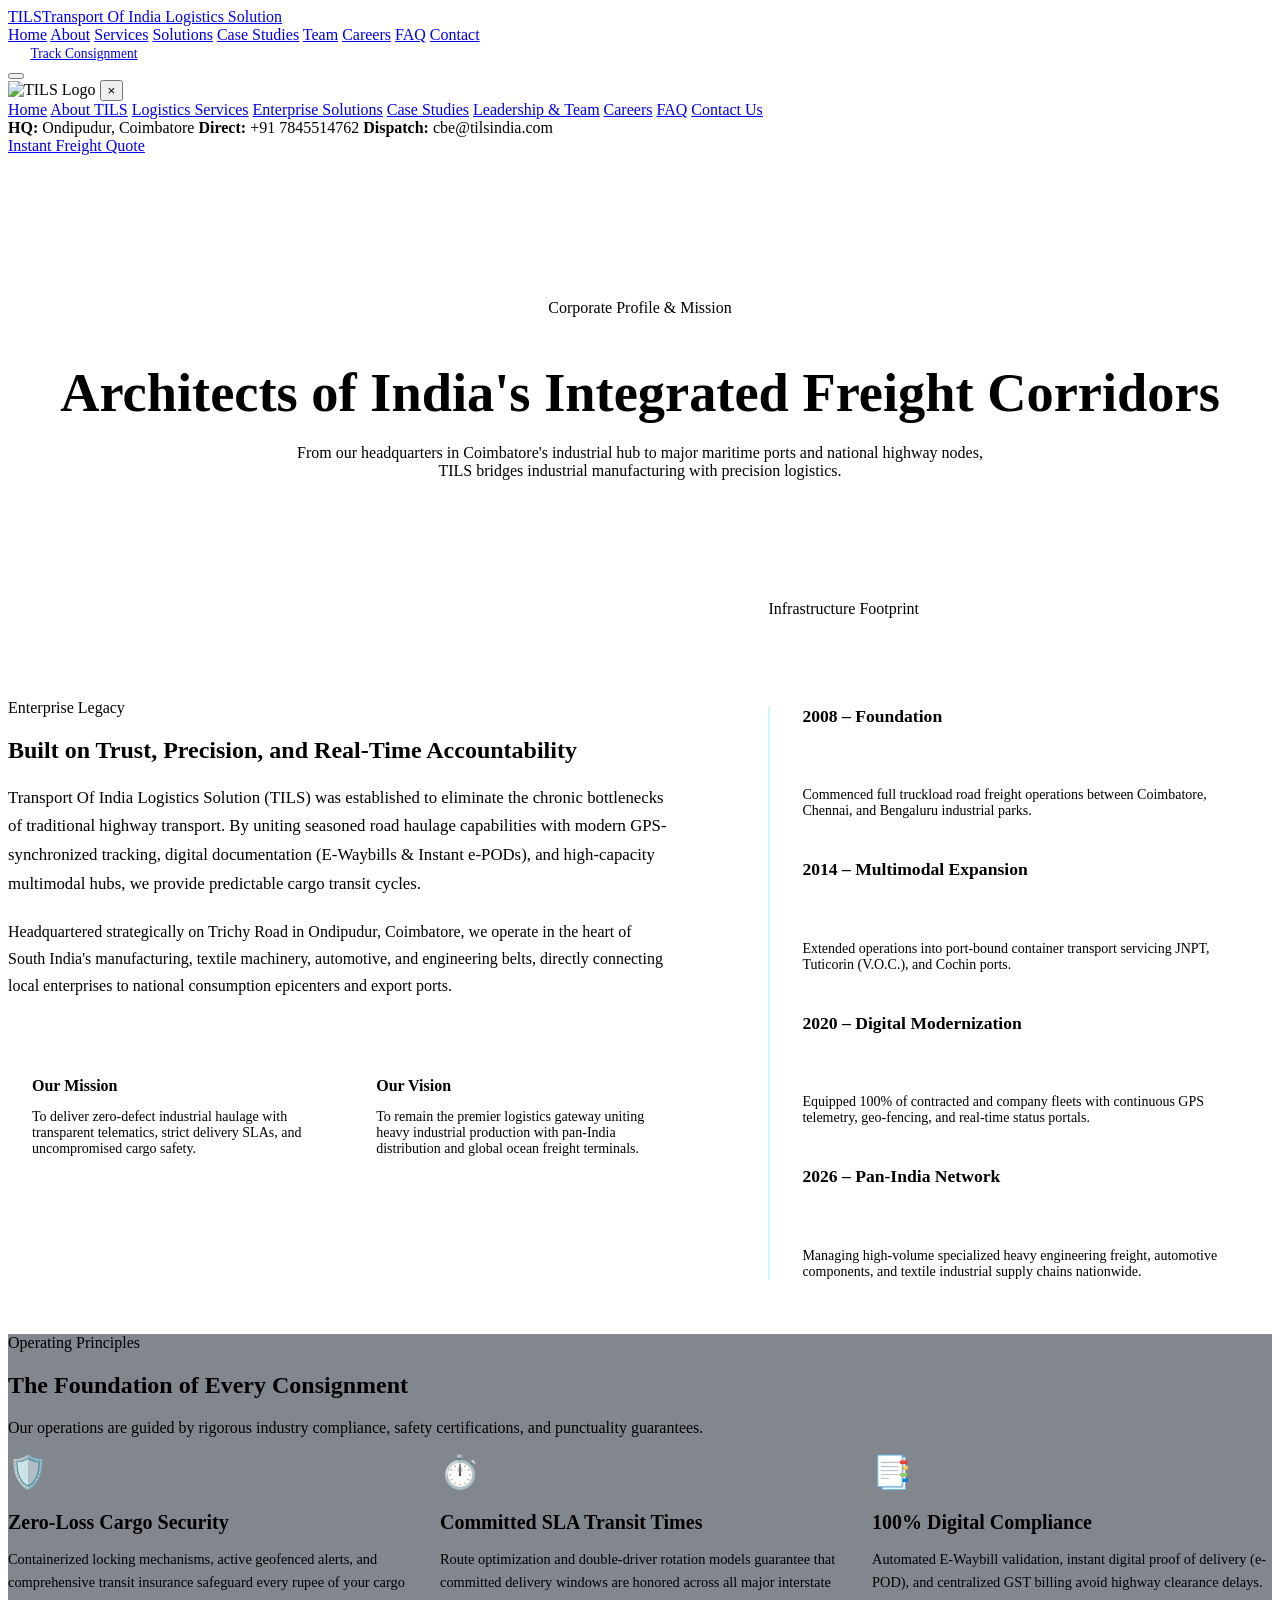
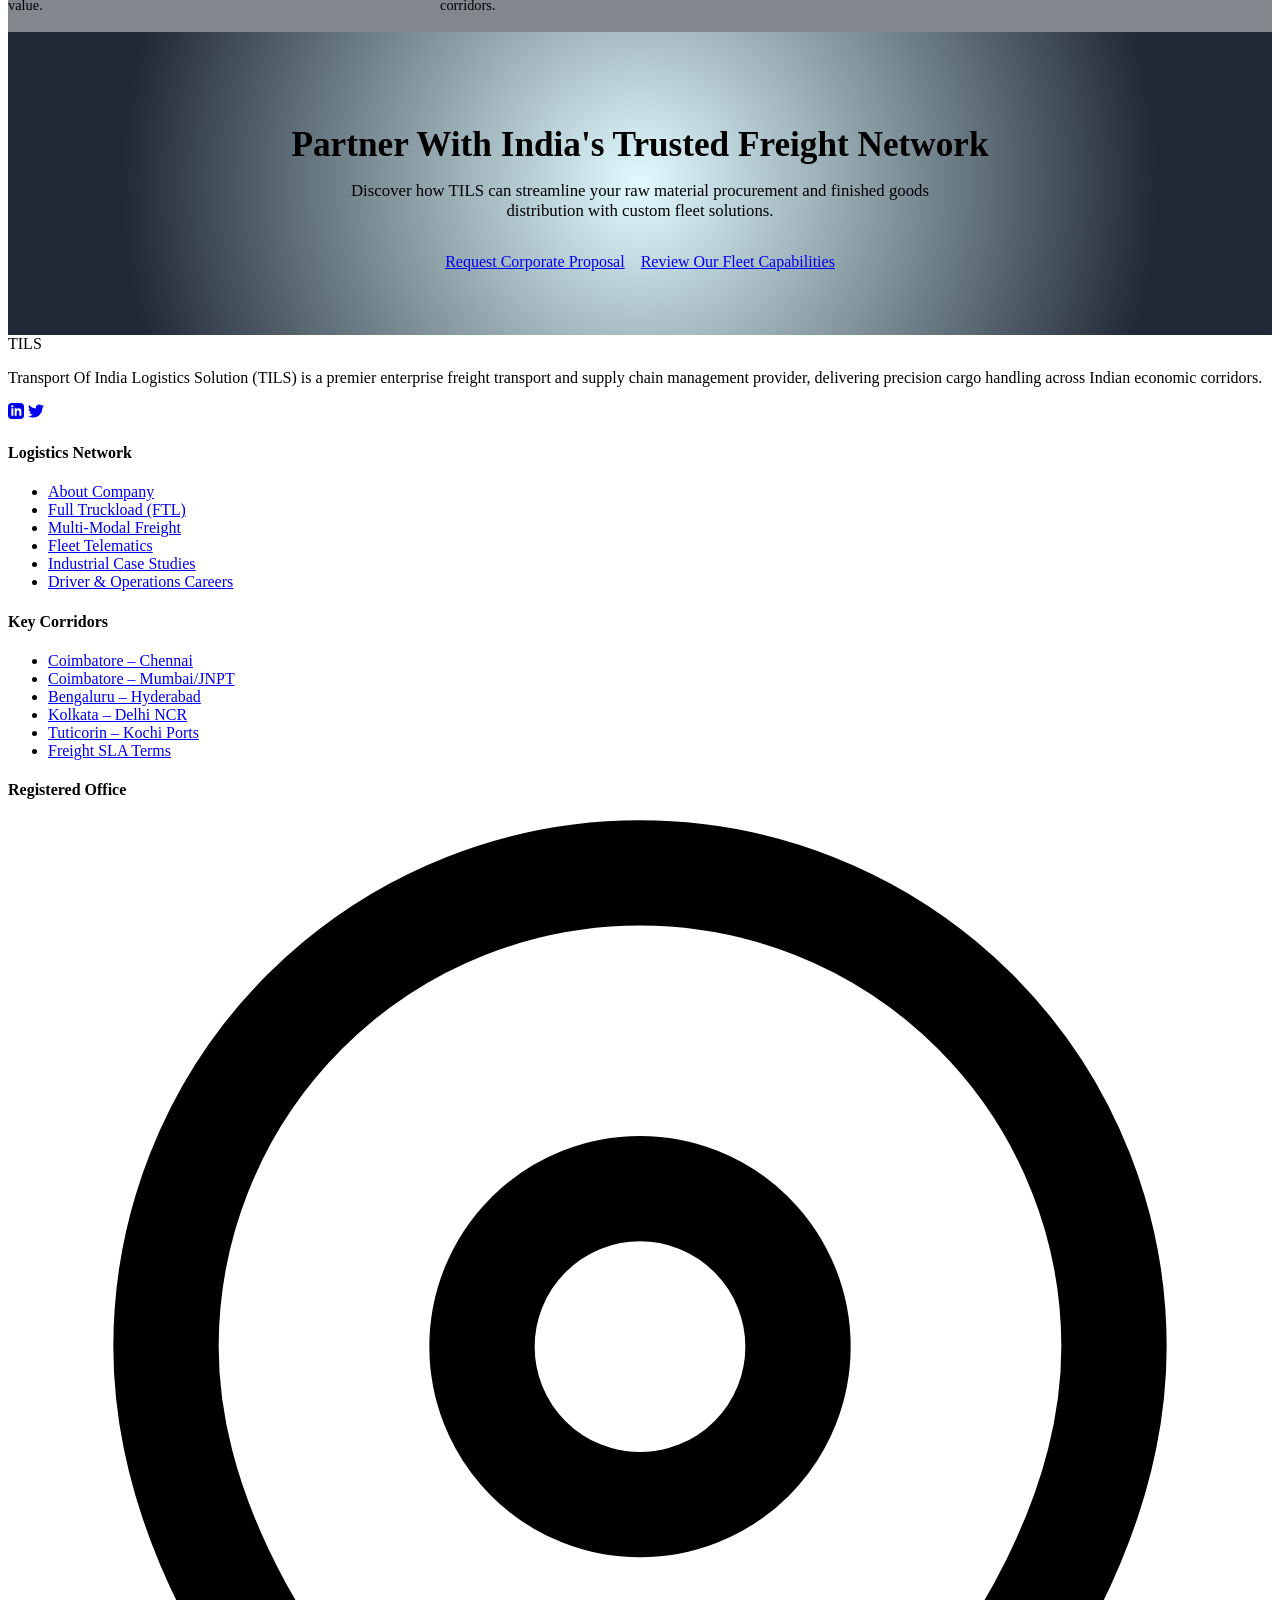
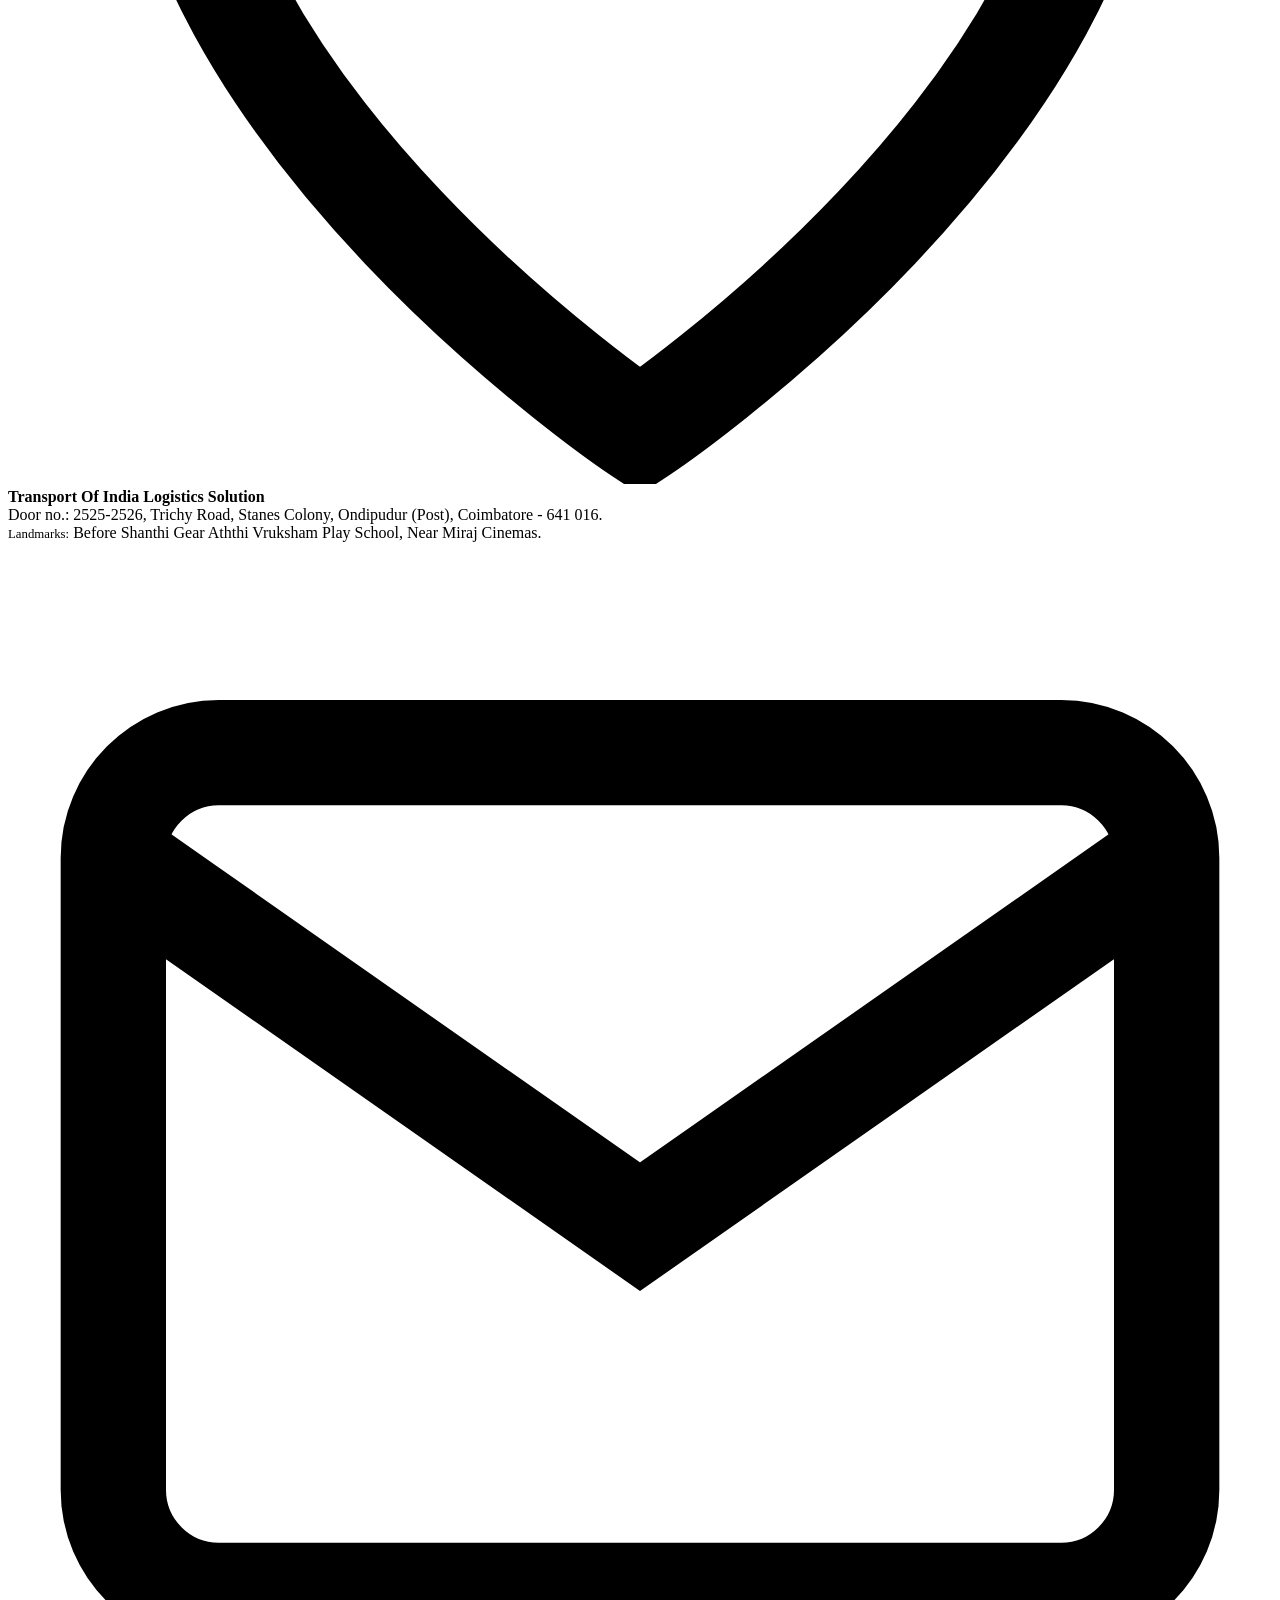
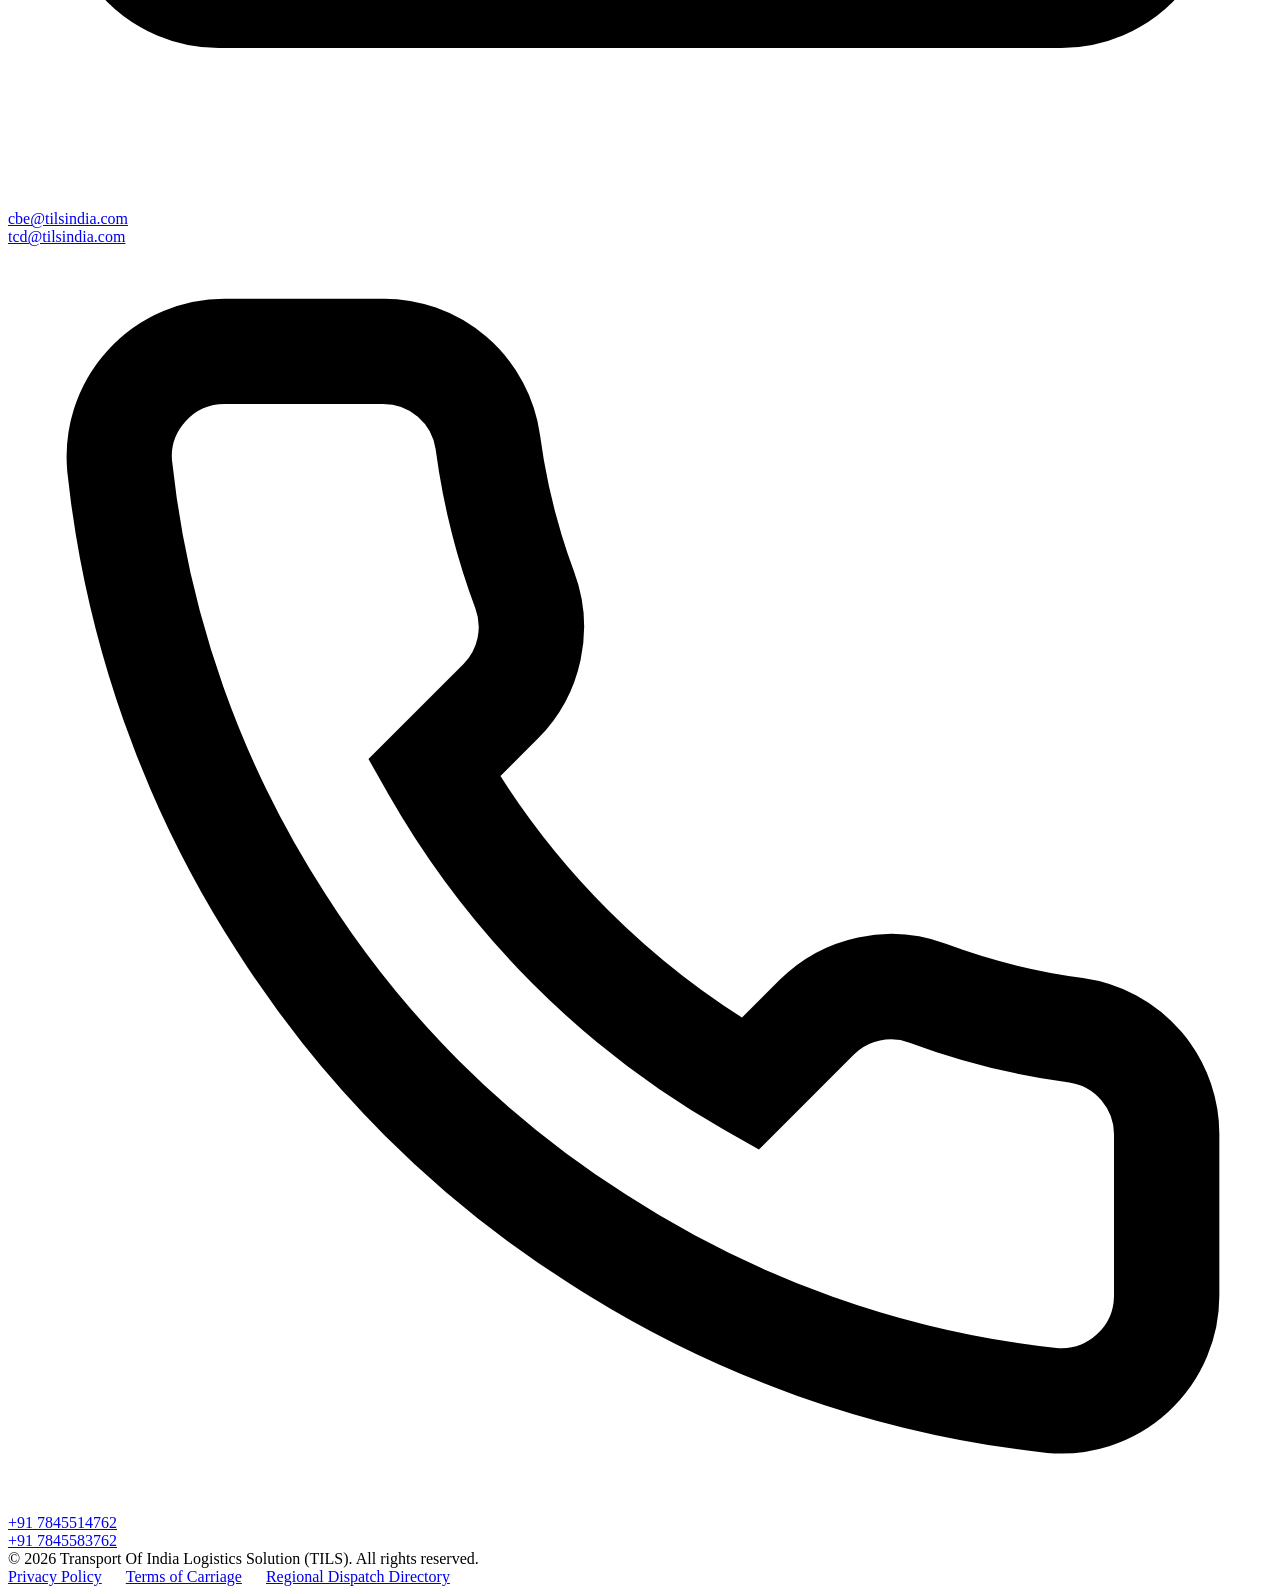
==== about.html @ d4e025c3 "Add files via upload" ====
<!DOCTYPE html>
<html lang="en">
<head>
  <meta charset="UTF-8">
  <meta name="viewport" content="width=device-width, initial-scale=1.0">
  <title>About Us | Transport Of India Logistics Solution (TILS)</title>
  <meta name="description" content="Learn about Transport Of India Logistics Solution (TILS) — our legacy, leadership, nationwide infrastructure, and mission to engineer reliable multi-modal supply chains.">
  
  <!-- Favicon -->
  <link rel="icon" type="image/svg+xml" href="data:image/svg+xml,<svg xmlns='http://www.w3.org/2000/svg' viewBox='0 0 24 24' fill='%2300D9FF'><path d='M20 8h-3V4H3c-1.1 0-2 .9-2 2v11h2c0 1.66 1.34 3 3 3s3-1.34 3-3h6c0 1.66 1.34 3 3 3s3-1.34 3-3h2v-5l-3-4zM6 18.5c-.83 0-1.5-.67-1.5-1.5s.67-1.5 1.5-1.5 1.5.67 1.5 1.5-.67 1.5-1.5 1.5zm13.5-9l1.96 2.5H17V9.5h2.5zm-1.5 9c-.83 0-1.5-.67-1.5-1.5s.67-1.5 1.5-1.5 1.5.67 1.5 1.5-.67 1.5-1.5 1.5z'/></svg>">

  <!-- Core Stylesheets -->
  <link rel="stylesheet" href="css/style.css">
  <link rel="stylesheet" href="css/animations.css">
  <link rel="stylesheet" href="css/responsive.css">

  <style>
    .page-hero {
      padding: 9rem 0 4rem 0;
      text-align: center;
      position: relative;
      overflow: hidden;
    }
    .page-hero-title {
      font-family: var(--font-heading);
      font-size: clamp(2.2rem, 4.5vw, 3.4rem);
      font-weight: 800;
      margin-bottom: 1.25rem;
    }
    .story-grid {
      display: grid;
      grid-template-columns: 1.1fr 0.9fr;
      gap: 3.5rem;
      align-items: center;
    }
    .timeline-container {
      position: relative;
      padding-left: 2rem;
      border-left: 2px solid rgba(0, 217, 255, 0.2);
      margin-top: 2rem;
    }
    .timeline-item {
      position: relative;
      margin-bottom: 2.5rem;
    }
    .timeline-item::before {
      content: '';
      position: absolute;
      left: -2.45rem;
      top: 0.25rem;
      width: 14px;
      height: 14px;
      border-radius: 50%;
      background: var(--accent-cyan);
      box-shadow: 0 0 10px var(--accent-cyan);
    }
    .timeline-year {
      font-family: var(--font-heading);
      font-weight: 700;
      color: var(--accent-orange);
      font-size: 1.1rem;
      margin-bottom: 0.35rem;
    }
    .values-grid {
      display: grid;
      grid-template-columns: repeat(auto-fit, minmax(280px, 1fr));
      gap: 2rem;
    }
    @media (max-width: 900px) {
      .story-grid {
        grid-template-columns: 1fr;
        gap: 2.5rem;
      }
    }
  </style>
</head>
<body class="bg-grid-pattern">

<!-- ================= SITE HEADER ================= -->
<header class="site-header">
  <div class="container nav-container">
    <a href="index.html" class="brand-logo" aria-label="TILS Home">
      <!-- Actual TILS Vector Logo -->
      <img src="assets/logos/logo.svg" alt="TILS - Transport Of India Logistics Solution" class="logo-image" 
           onerror="this.style.display='none'; document.getElementById('text-fallback').style.display='flex';">
      
      <!-- Text Fallback in case SVG path is missing -->
      <div id="text-fallback" class="brand-text-fallback" style="display: none;">
        <div class="logo-badge"><span class="tils-blue">TI</span><span class="tils-orange">LS</span></div>
        <div class="brand-text">
          <span class="brand-title">Transport Of India</span>
          <span class="brand-subtitle">Logistics Solution</span>
        </div>
      </div>
    </a>

    <!-- Desktop Navigation Links (Hidden on Mobile) -->
    <nav class="nav-links" aria-label="Main Navigation">
      <a href="index.html" class="nav-link active">Home</a>
      <a href="about.html" class="nav-link">About</a>
      <a href="services.html" class="nav-link">Services</a>
      <a href="solutions.html" class="nav-link">Solutions</a>
      <a href="projects.html" class="nav-link">Case Studies</a>
      <a href="team.html" class="nav-link">Team</a>
      <a href="careers.html" class="nav-link">Careers</a>
      <a href="faq.html" class="nav-link">FAQ</a>
      <a href="contact.html" class="nav-link">Contact</a>
    </nav>

    <!-- Desktop CTA (Hidden on Mobile) -->
    <div class="nav-cta">
      <a href="contact.html" class="btn btn-primary" style="padding: 0.65rem 1.4rem; font-size: 0.85rem;">
        Track Consignment
      </a>
    </div>

    <!-- Mobile Hamburger Toggle Button (Shown only on Mobile) -->
    <button class="hamburger-btn" aria-label="Toggle navigation drawer" aria-expanded="false">
      <span></span>
      <span></span>
      <span></span>
    </button>
  </div>
</header>

  <!-- ================= MOBILE NAVIGATION DRAWER ================= -->
  <div class="mobile-nav-overlay"></div>
  <aside class="mobile-nav-panel">
    <div class="mobile-nav-header">
      <img src="assets/logos/logo.svg" alt="TILS Logo" style="height: 38px; width: auto;">
      <button class="mobile-close-btn" aria-label="Close navigation">&times;</button>
    </div>
    
    <div class="mobile-nav-links">
      <a href="index.html" class="mobile-nav-link active">Home</a>
      <a href="about.html" class="mobile-nav-link">About TILS</a>
      <a href="services.html" class="mobile-nav-link">Logistics Services</a>
      <a href="solutions.html" class="mobile-nav-link">Enterprise Solutions</a>
      <a href="projects.html" class="mobile-nav-link">Case Studies</a>
      <a href="team.html" class="mobile-nav-link">Leadership & Team</a>
      <a href="careers.html" class="mobile-nav-link">Careers</a>
      <a href="faq.html" class="mobile-nav-link">FAQ</a>
      <a href="contact.html" class="mobile-nav-link">Contact Us</a>
    </div>

    <div class="mobile-nav-footer">
      <div class="mobile-contact-pill">
        <span><strong>HQ:</strong> Ondipudur, Coimbatore</span>
        <span><strong>Direct:</strong> +91 7845514762</span>
        <span><strong>Dispatch:</strong> cbe@tilsindia.com</span>
      </div>
      <a href="contact.html" class="btn btn-yellow" style="width: 100%;">Instant Freight Quote</a>
    </div>
  </aside>

  <!-- ================= PAGE HERO ================= -->
  <section class="page-hero">
    <div class="cyber-orb-bg" style="left: 50%; transform: translate(-50%, -50%);"></div>
    <div class="container reveal-fade">
      <div class="eyebrow eyebrow-orange">Corporate Profile & Mission</div>
      <h1 class="page-hero-title">Architects of India's <span class="text-gradient">Integrated Freight Corridors</span></h1>
      <p class="section-subtitle" style="max-width: 700px; margin: 0 auto;">
        From our headquarters in Coimbatore's industrial hub to major maritime ports and national highway nodes, TILS bridges industrial manufacturing with precision logistics.
      </p>
    </div>
  </section>

  <!-- ================= STORY & VISION SECTION ================= -->
  <section class="section" style="padding-top: 1rem;">
    <div class="container">
      <div class="story-grid">
        <div class="reveal-fade">
          <div class="eyebrow">Enterprise Legacy</div>
          <h2 class="section-title">Built on Trust, Precision, and Real-Time Accountability</h2>
          <p style="color: var(--text-secondary); margin-bottom: 1.25rem; font-size: 1.05rem; line-height: 1.7;">
            Transport Of India Logistics Solution (TILS) was established to eliminate the chronic bottlenecks of traditional highway transport. By uniting seasoned road haulage capabilities with modern GPS-synchronized tracking, digital documentation (E-Waybills & Instant e-PODs), and high-capacity multimodal hubs, we provide predictable cargo transit cycles.
          </p>
          <p style="color: var(--text-secondary); margin-bottom: 1.5rem; line-height: 1.7;">
            Headquartered strategically on Trichy Road in Ondipudur, Coimbatore, we operate in the heart of South India's manufacturing, textile machinery, automotive, and engineering belts, directly connecting local enterprises to national consumption epicenters and export ports.
          </p>

          <div style="display: grid; grid-template-columns: 1fr 1fr; gap: 1.5rem; margin-top: 2rem;">
            <div class="glass-card" style="padding: 1.5rem;">
              <h4 style="color: var(--accent-cyan); font-family: var(--font-heading); margin-bottom: 0.5rem;">Our Mission</h4>
              <p style="color: var(--text-secondary); font-size: 0.875rem;">To deliver zero-defect industrial haulage with transparent telematics, strict delivery SLAs, and uncompromised cargo safety.</p>
            </div>
            <div class="glass-card" style="padding: 1.5rem;">
              <h4 style="color: var(--accent-orange); font-family: var(--font-heading); margin-bottom: 0.5rem;">Our Vision</h4>
              <p style="color: var(--text-secondary); font-size: 0.875rem;">To remain the premier logistics gateway uniting heavy industrial production with pan-India distribution and global ocean freight terminals.</p>
            </div>
          </div>
        </div>

        <!-- Visual / Fleet Hub Architecture -->
        <div class="reveal-fade delay-1">
          <div class="glass-card" style="padding: 2.5rem; position: relative;">
            <div class="eyebrow eyebrow-orange" style="margin-bottom: 1rem;">Infrastructure Footprint</div>
            <h3 style="font-family: var(--font-heading); font-size: 1.6rem; margin-bottom: 1.5rem; color: #fff;">Strategic Distribution Nodes</h3>
            
            <div class="timeline-container">
              <div class="timeline-item">
                <div class="timeline-year">2008 &ndash; Foundation</div>
                <h4 style="color: #fff; font-size: 1rem;">Regional South Corridor Inception</h4>
                <p style="color: var(--text-secondary); font-size: 0.875rem;">Commenced full truckload road freight operations between Coimbatore, Chennai, and Bengaluru industrial parks.</p>
              </div>

              <div class="timeline-item">
                <div class="timeline-year">2014 &ndash; Multimodal Expansion</div>
                <h4 style="color: #fff; font-size: 1rem;">Containerized Freight Integration</h4>
                <p style="color: var(--text-secondary); font-size: 0.875rem;">Extended operations into port-bound container transport servicing JNPT, Tuticorin (V.O.C.), and Cochin ports.</p>
              </div>

              <div class="timeline-item">
                <div class="timeline-year">2020 &ndash; Digital Modernization</div>
                <h4 style="color: #fff; font-size: 1rem;">IoT & GPS Telematics Fleet Upgrade</h4>
                <p style="color: var(--text-secondary); font-size: 0.875rem;">Equipped 100% of contracted and company fleets with continuous GPS telemetry, geo-fencing, and real-time status portals.</p>
              </div>

              <div class="timeline-item" style="margin-bottom: 0;">
                <div class="timeline-year">2026 &ndash; Pan-India Network</div>
                <h4 style="color: #fff; font-size: 1rem;">150+ Fleet Hubs Across India</h4>
                <p style="color: var(--text-secondary); font-size: 0.875rem;">Managing high-volume specialized heavy engineering freight, automotive components, and textile industrial supply chains nationwide.</p>
              </div>
            </div>
          </div>
        </div>
      </div>
    </div>
  </section>

  <!-- ================= CORE VALUES ================= -->
  <section class="section" style="background: rgba(7, 17, 31, 0.5);">
    <div class="container">
      <div class="section-header reveal-fade">
        <div class="eyebrow">Operating Principles</div>
        <h2 class="section-title">The Foundation of Every Consignment</h2>
        <p class="section-subtitle">Our operations are guided by rigorous industry compliance, safety certifications, and punctuality guarantees.</p>
      </div>

      <div class="values-grid">
        <div class="glass-card reveal-fade delay-1">
          <div style="font-size: 2rem; color: var(--accent-cyan); margin-bottom: 1rem;">🛡️</div>
          <h3 style="font-family: var(--font-heading); font-size: 1.25rem; margin-bottom: 0.75rem;">Zero-Loss Cargo Security</h3>
          <p style="color: var(--text-secondary); font-size: 0.9rem; line-height: 1.6;">
            Containerized locking mechanisms, active geofenced alerts, and comprehensive transit insurance safeguard every rupee of your cargo value.
          </p>
        </div>

        <div class="glass-card reveal-fade delay-2">
          <div style="font-size: 2rem; color: var(--accent-orange); margin-bottom: 1rem;">⏱️</div>
          <h3 style="font-family: var(--font-heading); font-size: 1.25rem; margin-bottom: 0.75rem;">Committed SLA Transit Times</h3>
          <p style="color: var(--text-secondary); font-size: 0.9rem; line-height: 1.6;">
            Route optimization and double-driver rotation models guarantee that committed delivery windows are honored across all major interstate corridors.
          </p>
        </div>

        <div class="glass-card reveal-fade delay-3">
          <div style="font-size: 2rem; color: var(--accent-cyan); margin-bottom: 1rem;">📑</div>
          <h3 style="font-family: var(--font-heading); font-size: 1.25rem; margin-bottom: 0.75rem;">100% Digital Compliance</h3>
          <p style="color: var(--text-secondary); font-size: 0.9rem; line-height: 1.6;">
            Automated E-Waybill validation, instant digital proof of delivery (e-POD), and centralized GST billing avoid highway clearance delays.
          </p>
        </div>
      </div>
    </div>
  </section>

  <!-- ================= CTA BANNER ================= -->
  <section class="section">
    <div class="container">
      <div class="glass-card reveal-fade" style="text-align: center; padding: 4rem 2rem; background: radial-gradient(circle at center, rgba(0, 217, 255, 0.12) 0%, rgba(7, 17, 31, 0.9) 80%);">
        <h2 style="font-family: var(--font-heading); font-size: 2.2rem; margin-bottom: 1rem;">Partner With India's Trusted Freight Network</h2>
        <p style="color: var(--text-secondary); max-width: 600px; margin: 0 auto 2rem auto; font-size: 1.05rem;">
          Discover how TILS can streamline your raw material procurement and finished goods distribution with custom fleet solutions.
        </p>
        <div style="display: flex; gap: 1rem; justify-content: center; flex-wrap: wrap;">
          <a href="contact.html" class="btn btn-orange">Request Corporate Proposal</a>
          <a href="services.html" class="btn btn-secondary">Review Our Fleet Capabilities</a>
        </div>
      </div>
    </div>
  </section>

  <!-- ================= MULTI-COLUMN FOOTER ================= -->
  <footer class="site-footer">
    <div class="container">
      <div class="footer-grid">
        <div class="footer-brand">
          <div class="logo-badge" style="margin-bottom: 1rem;">
            <span class="tils-blue">TI</span><span class="tils-orange">LS</span>
          </div>
          <p>
            Transport Of India Logistics Solution (TILS) is a premier enterprise freight transport and supply chain management provider, delivering precision cargo handling across Indian economic corridors.
          </p>
          <div class="social-links">
            <a href="#" class="social-icon" aria-label="LinkedIn"><svg width="16" height="16" fill="currentColor" viewBox="0 0 24 24"><path d="M19 0h-14c-2.761 0-5 2.239-5 5v14c0 2.761 2.239 5 5 5h14c2.762 0 5-2.239 5-5v-14c0-2.761-2.238-5-5-5zm-11 19h-3v-11h3v11zm-1.5-12.268c-.966 0-1.75-.79-1.75-1.764s.784-1.764 1.75-1.764 1.75.79 1.75 1.764-.783 1.764-1.75 1.764zm13.5 12.268h-3v-5.604c0-3.368-4-3.113-4 0v5.604h-3v-11h3v1.765c1.396-2.586 7-2.777 7 2.476v6.759z"/></svg></a>
            <a href="#" class="social-icon" aria-label="Twitter"><svg width="16" height="16" fill="currentColor" viewBox="0 0 24 24"><path d="M24 4.557c-.883.392-1.832.656-2.828.775 1.017-.609 1.798-1.574 2.165-2.724-.951.564-2.005.974-3.127 1.195-.897-.957-2.178-1.555-3.594-1.555-3.179 0-5.515 2.966-4.797 6.045-4.091-.205-7.719-2.165-10.148-5.144-1.29 2.213-.669 5.108 1.523 6.574-.806-.026-1.566-.247-2.229-.616-.054 2.281 1.581 4.415 3.949 4.89-.693.188-1.452.232-2.224.084.626 1.956 2.444 3.379 4.6 3.419-2.07 1.623-4.678 2.348-7.29 2.04 2.179 1.397 4.768 2.212 7.548 2.212 9.142 0 14.307-7.721 13.995-14.646.962-.695 1.797-1.562 2.457-2.549z"/></svg></a>
          </div>
        </div>

        <div>
          <h4 class="footer-heading">Logistics Network</h4>
          <ul class="footer-list">
            <li><a href="about.html">About Company</a></li>
            <li><a href="services.html">Full Truckload (FTL)</a></li>
            <li><a href="services.html">Multi-Modal Freight</a></li>
            <li><a href="solutions.html">Fleet Telematics</a></li>
            <li><a href="projects.html">Industrial Case Studies</a></li>
            <li><a href="careers.html">Driver & Operations Careers</a></li>
          </ul>
        </div>

        <div>
          <h4 class="footer-heading">Key Corridors</h4>
          <ul class="footer-list">
            <li><a href="contact.html">Coimbatore &ndash; Chennai</a></li>
            <li><a href="contact.html">Coimbatore &ndash; Mumbai/JNPT</a></li>
            <li><a href="contact.html">Bengaluru &ndash; Hyderabad</a></li>
            <li><a href="contact.html">Kolkata &ndash; Delhi NCR</a></li>
            <li><a href="contact.html">Tuticorin &ndash; Kochi Ports</a></li>
            <li><a href="faq.html">Freight SLA Terms</a></li>
          </ul>
        </div>

        <div>
          <h4 class="footer-heading">Registered Office</h4>
          <div class="footer-contact-item">
            <svg viewBox="0 0 24 24" fill="none" stroke="currentColor" stroke-width="2"><path d="M21 10c0 7-9 13-9 13s-9-6-9-13a9 9 0 0 1 18 0z"></path><circle cx="12" cy="10" r="3"></circle></svg>
            <div>
              <strong>Transport Of India Logistics Solution</strong><br>
              Door no.: 2525-2526, Trichy Road, Stanes Colony, Ondipudur (Post), Coimbatore - 641 016.<br>
              <span style="color: var(--accent-cyan); font-size: 0.8rem;">Landmarks:</span> Before Shanthi Gear Aththi Vruksham Play School, Near Miraj Cinemas.
            </div>
          </div>

          <div class="footer-contact-item">
            <svg viewBox="0 0 24 24" fill="none" stroke="currentColor" stroke-width="2"><path d="M4 4h16c1.1 0 2 .9 2 2v12c0 1.1-.9 2-2 2H4c-1.1 0-2-.9-2-2V6c0-1.1.9-2 2-2z"></path><polyline points="22,6 12,13 2,6"></polyline></svg>
            <div>
              <a href="mailto:cbe@tilsindia.com">cbe@tilsindia.com</a><br>
              <a href="mailto:tcd@tilsindia.com">tcd@tilsindia.com</a>
            </div>
          </div>

          <div class="footer-contact-item">
            <svg viewBox="0 0 24 24" fill="none" stroke="currentColor" stroke-width="2"><path d="M22 16.92v3a2 2 0 0 1-2.18 2 19.79 19.79 0 0 1-8.63-3.07 19.5 19.5 0 0 1-6-6 19.79 19.79 0 0 1-3.07-8.67A2 2 0 0 1 4.11 2h3a2 2 0 0 1 2 1.72 12.84 12.84 0 0 0 .7 2.81 2 2 0 0 1-.45 2.11L8.09 9.91a16 16 0 0 0 6 6l1.27-1.27a2 2 0 0 1 2.11-.45 12.84 12.84 0 0 0 2.81.7A2 2 0 0 1 22 16.92z"></path></svg>
            <div>
              <a href="tel:+917845514762">+91 7845514762</a><br>
              <a href="tel:+917845583762">+91 7845583762</a>
            </div>
          </div>
        </div>
      </div>

      <div class="footer-bottom">
        <div>&copy; 2026 Transport Of India Logistics Solution (TILS). All rights reserved.</div>
        <div style="display: flex; gap: 1.5rem;">
          <a href="faq.html">Privacy Policy</a>
          <a href="faq.html">Terms of Carriage</a>
          <a href="contact.html">Regional Dispatch Directory</a>
        </div>
      </div>
    </div>
  </footer>

  <!-- Core JavaScript -->
  <script src="js/main.js"></script>
</body>
</html>
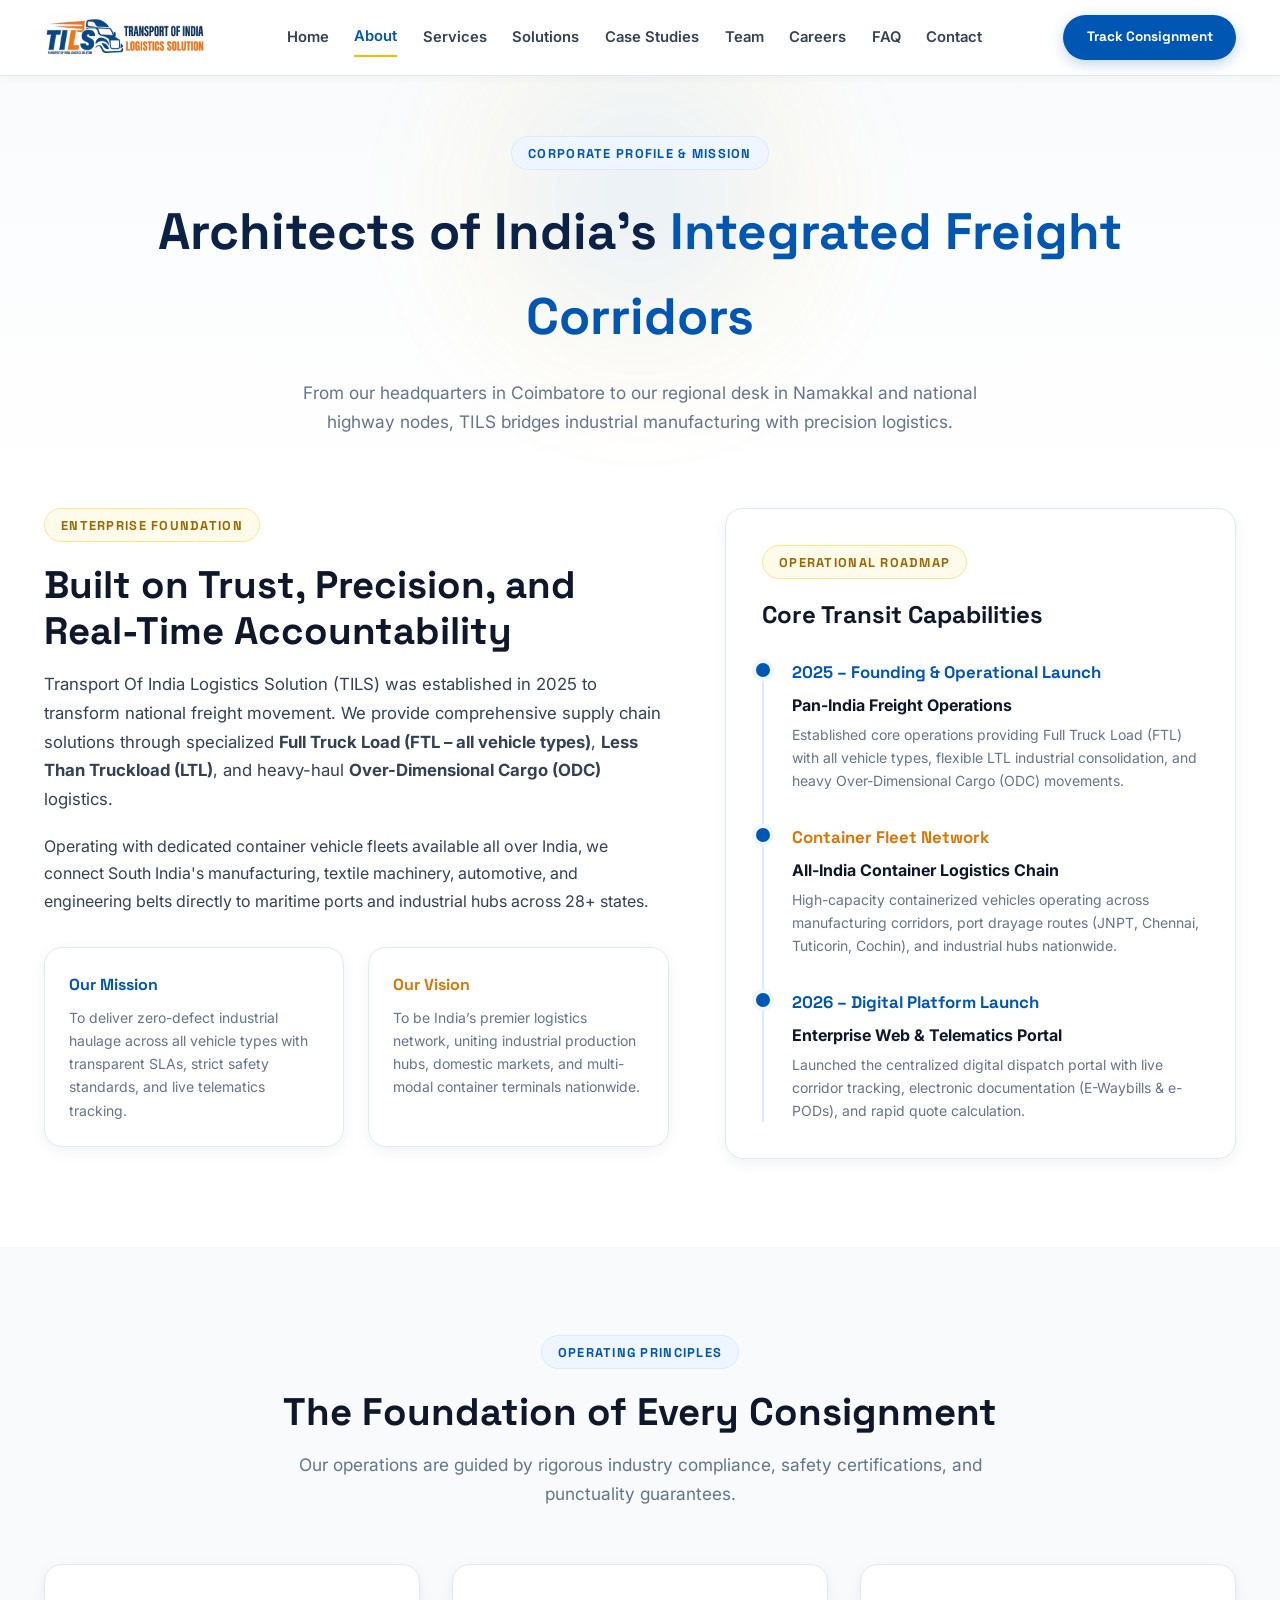
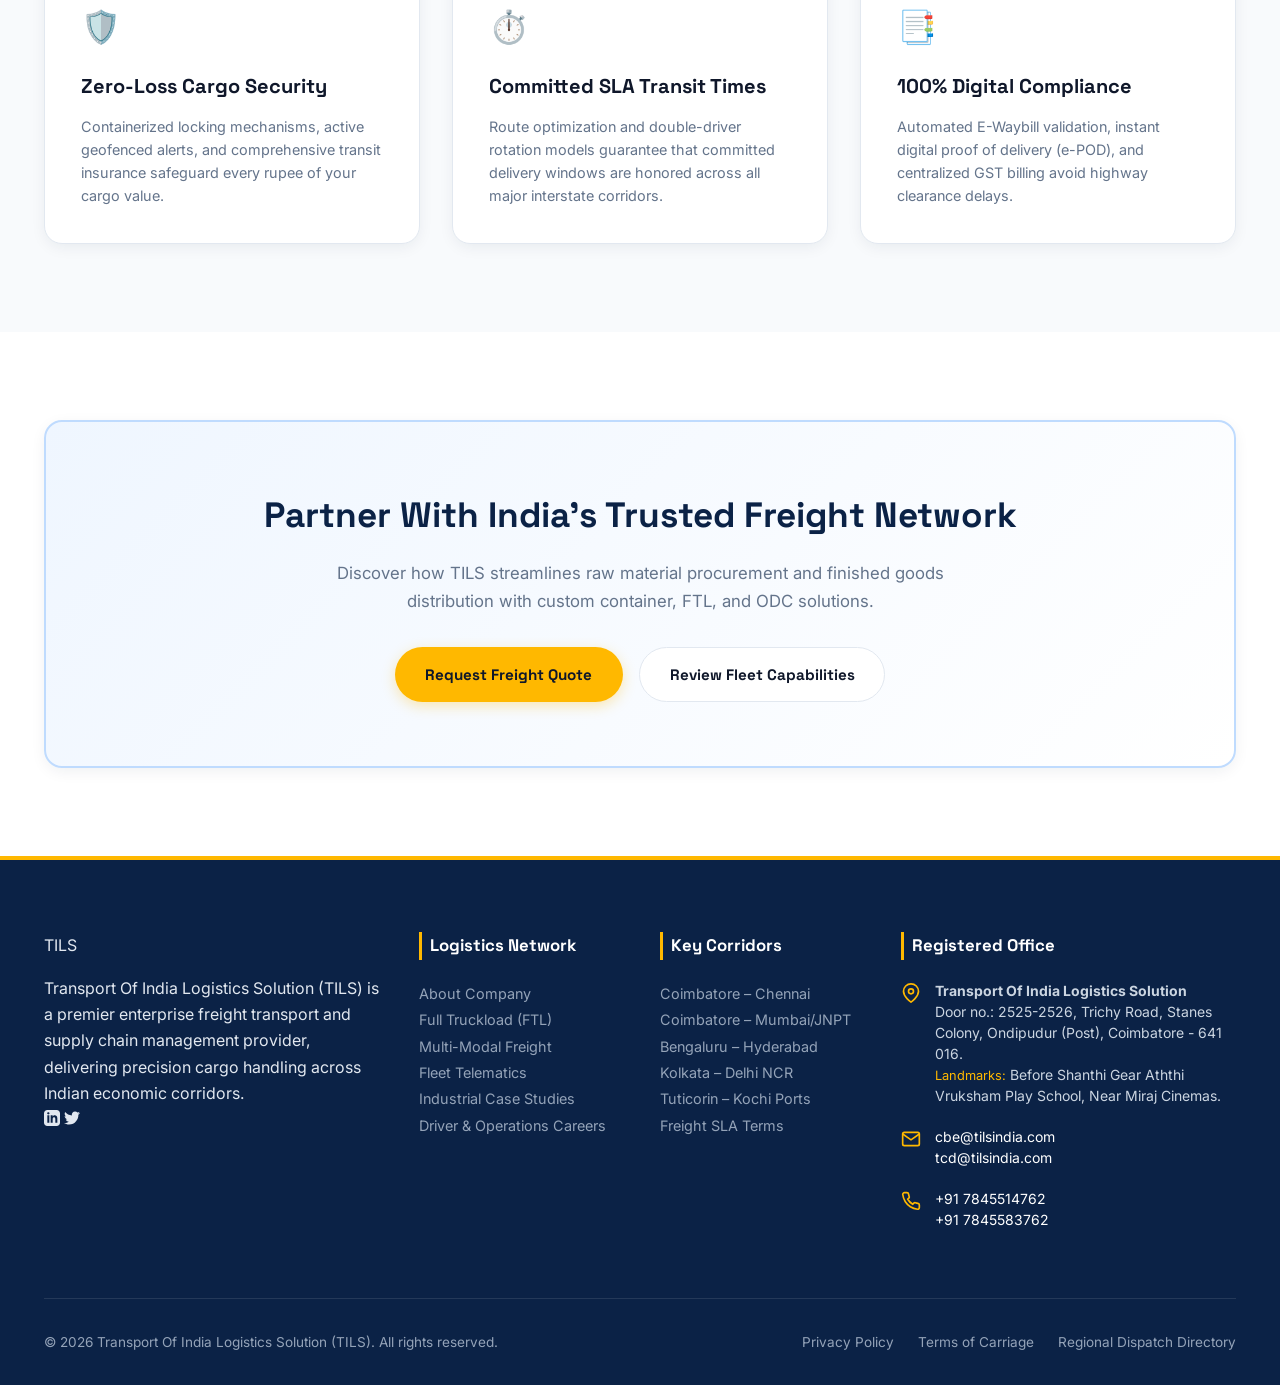
==== commit e269730a: "Update About Us page content and styles" ====
--- a/about.html
+++ b/about.html
@@ -4,7 +4,7 @@
   <meta charset="UTF-8">
   <meta name="viewport" content="width=device-width, initial-scale=1.0">
   <title>About Us | Transport Of India Logistics Solution (TILS)</title>
-  <meta name="description" content="Learn about Transport Of India Logistics Solution (TILS) — our legacy, leadership, nationwide infrastructure, and mission to engineer reliable multi-modal supply chains.">
+  <meta name="description" content="Learn about Transport Of India Logistics Solution (TILS) — established in 2025, powering nationwide FTL, LTL, ODC, and container logistics across 28+ states.">
   
   <!-- Favicon -->
   <link rel="icon" type="image/svg+xml" href="data:image/svg+xml,<svg xmlns='http://www.w3.org/2000/svg' viewBox='0 0 24 24' fill='%2300D9FF'><path d='M20 8h-3V4H3c-1.1 0-2 .9-2 2v11h2c0 1.66 1.34 3 3 3s3-1.34 3-3h6c0 1.66 1.34 3 3 3s3-1.34 3-3h2v-5l-3-4zM6 18.5c-.83 0-1.5-.67-1.5-1.5s.67-1.5 1.5-1.5 1.5.67 1.5 1.5-.67 1.5-1.5 1.5zm13.5-9l1.96 2.5H17V9.5h2.5zm-1.5 9c-.83 0-1.5-.67-1.5-1.5s.67-1.5 1.5-1.5 1.5.67 1.5 1.5-.67 1.5-1.5 1.5z'/></svg>">
@@ -16,49 +16,53 @@
 
   <style>
     .page-hero {
-      padding: 9rem 0 4rem 0;
+      padding: 8.5rem 0 3.5rem 0;
       text-align: center;
       position: relative;
       overflow: hidden;
+      background: linear-gradient(180deg, #F8FAFC 0%, #FFFFFF 100%);
     }
     .page-hero-title {
       font-family: var(--font-heading);
-      font-size: clamp(2.2rem, 4.5vw, 3.4rem);
+      font-size: clamp(2rem, 4.2vw, 3.2rem);
       font-weight: 800;
+      color: var(--brand-navy);
       margin-bottom: 1.25rem;
     }
     .story-grid {
       display: grid;
       grid-template-columns: 1.1fr 0.9fr;
       gap: 3.5rem;
-      align-items: center;
+      align-items: start;
     }
     .timeline-container {
       position: relative;
-      padding-left: 2rem;
-      border-left: 2px solid rgba(0, 217, 255, 0.2);
-      margin-top: 2rem;
+      padding-left: 1.75rem;
+      border-left: 2px solid #DBEAFE;
+      margin-top: 1.5rem;
     }
     .timeline-item {
       position: relative;
-      margin-bottom: 2.5rem;
+      margin-bottom: 2rem;
+    }
+    .timeline-item:last-child {
+      margin-bottom: 0;
     }
     .timeline-item::before {
       content: '';
       position: absolute;
-      left: -2.45rem;
+      left: -2.25rem;
       top: 0.25rem;
       width: 14px;
       height: 14px;
       border-radius: 50%;
-      background: var(--accent-cyan);
-      box-shadow: 0 0 10px var(--accent-cyan);
+      background: var(--brand-blue);
+      box-shadow: 0 0 0 4px #EFF6FF;
     }
     .timeline-year {
       font-family: var(--font-heading);
-      font-weight: 700;
-      color: var(--accent-orange);
-      font-size: 1.1rem;
+      font-weight: 800;
+      font-size: 1.05rem;
       margin-bottom: 0.35rem;
     }
     .values-grid {
@@ -71,57 +75,55 @@
         grid-template-columns: 1fr;
         gap: 2.5rem;
       }
+      .page-hero {
+        padding-top: 6.5rem;
+      }
     }
   </style>
 </head>
-<body class="bg-grid-pattern">
-
-<!-- ================= SITE HEADER ================= -->
-<header class="site-header">
-  <div class="container nav-container">
-    <a href="index.html" class="brand-logo" aria-label="TILS Home">
-      <!-- Actual TILS Vector Logo -->
-      <img src="assets/logos/logo.svg" alt="TILS - Transport Of India Logistics Solution" class="logo-image" 
-           onerror="this.style.display='none'; document.getElementById('text-fallback').style.display='flex';">
-      
-      <!-- Text Fallback in case SVG path is missing -->
-      <div id="text-fallback" class="brand-text-fallback" style="display: none;">
-        <div class="logo-badge"><span class="tils-blue">TI</span><span class="tils-orange">LS</span></div>
-        <div class="brand-text">
-          <span class="brand-title">Transport Of India</span>
-          <span class="brand-subtitle">Logistics Solution</span>
-        </div>
-      </div>
-    </a>
-
-    <!-- Desktop Navigation Links (Hidden on Mobile) -->
-    <nav class="nav-links" aria-label="Main Navigation">
-      <a href="index.html" class="nav-link active">Home</a>
-      <a href="about.html" class="nav-link">About</a>
-      <a href="services.html" class="nav-link">Services</a>
-      <a href="solutions.html" class="nav-link">Solutions</a>
-      <a href="projects.html" class="nav-link">Case Studies</a>
-      <a href="team.html" class="nav-link">Team</a>
-      <a href="careers.html" class="nav-link">Careers</a>
-      <a href="faq.html" class="nav-link">FAQ</a>
-      <a href="contact.html" class="nav-link">Contact</a>
-    </nav>
-
-    <!-- Desktop CTA (Hidden on Mobile) -->
-    <div class="nav-cta">
-      <a href="contact.html" class="btn btn-primary" style="padding: 0.65rem 1.4rem; font-size: 0.85rem;">
-        Track Consignment
+<body>
+
+  <!-- ================= SITE HEADER ================= -->
+  <header class="site-header">
+    <div class="container nav-container">
+      <a href="index.html" class="brand-logo" aria-label="TILS Home">
+        <img src="assets/logos/logo.svg" alt="TILS - Transport Of India Logistics Solution" class="logo-image" 
+             onerror="this.style.display='none'; document.getElementById('text-fallback').style.display='flex';">
+        
+        <div id="text-fallback" class="brand-text-fallback" style="display: none;">
+          <div class="logo-badge"><span class="tils-blue">TI</span><span class="tils-orange">LS</span></div>
+          <div class="brand-text">
+            <span class="brand-title">Transport Of India</span>
+            <span class="brand-subtitle">Logistics Solution</span>
+          </div>
+        </div>
       </a>
-    </div>
-
-    <!-- Mobile Hamburger Toggle Button (Shown only on Mobile) -->
-    <button class="hamburger-btn" aria-label="Toggle navigation drawer" aria-expanded="false">
-      <span></span>
-      <span></span>
-      <span></span>
-    </button>
-  </div>
-</header>
+
+      <nav class="nav-links" aria-label="Main Navigation">
+        <a href="index.html" class="nav-link">Home</a>
+        <a href="about.html" class="nav-link active">About</a>
+        <a href="services.html" class="nav-link">Services</a>
+        <a href="solutions.html" class="nav-link">Solutions</a>
+        <a href="projects.html" class="nav-link">Case Studies</a>
+        <a href="team.html" class="nav-link">Team</a>
+        <a href="careers.html" class="nav-link">Careers</a>
+        <a href="faq.html" class="nav-link">FAQ</a>
+        <a href="contact.html" class="nav-link">Contact</a>
+      </nav>
+
+      <div class="nav-cta">
+        <a href="contact.html" class="btn btn-primary" style="padding: 0.65rem 1.4rem; font-size: 0.85rem;">
+          Track Consignment
+        </a>
+      </div>
+
+      <button class="hamburger-btn" aria-label="Toggle navigation drawer" aria-expanded="false">
+        <span></span>
+        <span></span>
+        <span></span>
+      </button>
+    </div>
+  </header>
 
   <!-- ================= MOBILE NAVIGATION DRAWER ================= -->
   <div class="mobile-nav-overlay"></div>
@@ -132,8 +134,8 @@
     </div>
     
     <div class="mobile-nav-links">
-      <a href="index.html" class="mobile-nav-link active">Home</a>
-      <a href="about.html" class="mobile-nav-link">About TILS</a>
+      <a href="index.html" class="mobile-nav-link">Home</a>
+      <a href="about.html" class="mobile-nav-link active">About TILS</a>
       <a href="services.html" class="mobile-nav-link">Logistics Services</a>
       <a href="solutions.html" class="mobile-nav-link">Enterprise Solutions</a>
       <a href="projects.html" class="mobile-nav-link">Case Studies</a>
@@ -146,6 +148,7 @@
     <div class="mobile-nav-footer">
       <div class="mobile-contact-pill">
         <span><strong>HQ:</strong> Ondipudur, Coimbatore</span>
+        <span><strong>Branch:</strong> Thiruchengode, Namakkal</span>
         <span><strong>Direct:</strong> +91 7845514762</span>
         <span><strong>Dispatch:</strong> cbe@tilsindia.com</span>
       </div>
@@ -157,10 +160,10 @@
   <section class="page-hero">
     <div class="cyber-orb-bg" style="left: 50%; transform: translate(-50%, -50%);"></div>
     <div class="container reveal-fade">
-      <div class="eyebrow eyebrow-orange">Corporate Profile & Mission</div>
-      <h1 class="page-hero-title">Architects of India's <span class="text-gradient">Integrated Freight Corridors</span></h1>
-      <p class="section-subtitle" style="max-width: 700px; margin: 0 auto;">
-        From our headquarters in Coimbatore's industrial hub to major maritime ports and national highway nodes, TILS bridges industrial manufacturing with precision logistics.
+      <div class="eyebrow">Corporate Profile & Mission</div>
+      <h1 class="page-hero-title">Architects of India's <span class="highlight-blue">Integrated Freight Corridors</span></h1>
+      <p class="section-subtitle" style="max-width: 720px; margin: 0 auto;">
+        From our headquarters in Coimbatore to our regional desk in Namakkal and national highway nodes, TILS bridges industrial manufacturing with precision logistics.
       </p>
     </div>
   </section>
@@ -170,57 +173,51 @@
     <div class="container">
       <div class="story-grid">
         <div class="reveal-fade">
-          <div class="eyebrow">Enterprise Legacy</div>
+          <div class="eyebrow eyebrow-yellow">Enterprise Foundation</div>
           <h2 class="section-title">Built on Trust, Precision, and Real-Time Accountability</h2>
-          <p style="color: var(--text-secondary); margin-bottom: 1.25rem; font-size: 1.05rem; line-height: 1.7;">
-            Transport Of India Logistics Solution (TILS) was established to eliminate the chronic bottlenecks of traditional highway transport. By uniting seasoned road haulage capabilities with modern GPS-synchronized tracking, digital documentation (E-Waybills & Instant e-PODs), and high-capacity multimodal hubs, we provide predictable cargo transit cycles.
-          </p>
-          <p style="color: var(--text-secondary); margin-bottom: 1.5rem; line-height: 1.7;">
-            Headquartered strategically on Trichy Road in Ondipudur, Coimbatore, we operate in the heart of South India's manufacturing, textile machinery, automotive, and engineering belts, directly connecting local enterprises to national consumption epicenters and export ports.
+          <p style="color: var(--text-body); margin-bottom: 1.25rem; font-size: 1.05rem; line-height: 1.7;">
+            Transport Of India Logistics Solution (TILS) was established in 2025 to transform national freight movement. We provide comprehensive supply chain solutions through specialized <strong>Full Truck Load (FTL &ndash; all vehicle types)</strong>, <strong>Less Than Truckload (LTL)</strong>, and heavy-haul <strong>Over-Dimensional Cargo (ODC)</strong> logistics.
+          </p>
+          <p style="color: var(--text-body); margin-bottom: 1.5rem; line-height: 1.7;">
+            Operating with dedicated container vehicle fleets available all over India, we connect South India's manufacturing, textile machinery, automotive, and engineering belts directly to maritime ports and industrial hubs across 28+ states.
           </p>
 
           <div style="display: grid; grid-template-columns: 1fr 1fr; gap: 1.5rem; margin-top: 2rem;">
             <div class="glass-card" style="padding: 1.5rem;">
-              <h4 style="color: var(--accent-cyan); font-family: var(--font-heading); margin-bottom: 0.5rem;">Our Mission</h4>
-              <p style="color: var(--text-secondary); font-size: 0.875rem;">To deliver zero-defect industrial haulage with transparent telematics, strict delivery SLAs, and uncompromised cargo safety.</p>
+              <h4 style="color: var(--brand-blue); font-family: var(--font-heading); margin-bottom: 0.5rem;">Our Mission</h4>
+              <p style="color: var(--text-muted); font-size: 0.875rem;">To deliver zero-defect industrial haulage across all vehicle types with transparent SLAs, strict safety standards, and live telematics tracking.</p>
             </div>
             <div class="glass-card" style="padding: 1.5rem;">
-              <h4 style="color: var(--accent-orange); font-family: var(--font-heading); margin-bottom: 0.5rem;">Our Vision</h4>
-              <p style="color: var(--text-secondary); font-size: 0.875rem;">To remain the premier logistics gateway uniting heavy industrial production with pan-India distribution and global ocean freight terminals.</p>
-            </div>
-          </div>
-        </div>
-
-        <!-- Visual / Fleet Hub Architecture -->
+              <h4 style="color: #D97706; font-family: var(--font-heading); margin-bottom: 0.5rem;">Our Vision</h4>
+              <p style="color: var(--text-muted); font-size: 0.875rem;">To be India’s premier logistics network, uniting industrial production hubs, domestic markets, and multi-modal container terminals nationwide.</p>
+            </div>
+          </div>
+        </div>
+
+        <!-- Right Column: Operational Timeline -->
         <div class="reveal-fade delay-1">
-          <div class="glass-card" style="padding: 2.5rem; position: relative;">
-            <div class="eyebrow eyebrow-orange" style="margin-bottom: 1rem;">Infrastructure Footprint</div>
-            <h3 style="font-family: var(--font-heading); font-size: 1.6rem; margin-bottom: 1.5rem; color: #fff;">Strategic Distribution Nodes</h3>
+          <div class="glass-card" style="padding: 2.25rem; position: relative;">
+            <div class="eyebrow eyebrow-yellow" style="margin-bottom: 1rem;">Operational Roadmap</div>
+            <h3 style="font-family: var(--font-heading); font-size: 1.5rem; margin-bottom: 1.5rem; color: var(--text-dark);">Core Transit Capabilities</h3>
             
             <div class="timeline-container">
               <div class="timeline-item">
-                <div class="timeline-year">2008 &ndash; Foundation</div>
-                <h4 style="color: #fff; font-size: 1rem;">Regional South Corridor Inception</h4>
-                <p style="color: var(--text-secondary); font-size: 0.875rem;">Commenced full truckload road freight operations between Coimbatore, Chennai, and Bengaluru industrial parks.</p>
+                <div class="timeline-year" style="color: var(--brand-blue);">2025 &ndash; Founding & Operational Launch</div>
+                <h4 style="color: var(--text-dark); font-size: 1rem; margin: 0.25rem 0;">Pan-India Freight Operations</h4>
+                <p style="color: var(--text-muted); font-size: 0.875rem;">Established core operations providing Full Truck Load (FTL) with all vehicle types, flexible LTL industrial consolidation, and heavy Over-Dimensional Cargo (ODC) movements.</p>
               </div>
 
               <div class="timeline-item">
-                <div class="timeline-year">2014 &ndash; Multimodal Expansion</div>
-                <h4 style="color: #fff; font-size: 1rem;">Containerized Freight Integration</h4>
-                <p style="color: var(--text-secondary); font-size: 0.875rem;">Extended operations into port-bound container transport servicing JNPT, Tuticorin (V.O.C.), and Cochin ports.</p>
+                <div class="timeline-year" style="color: #D97706;">Container Fleet Network</div>
+                <h4 style="color: var(--text-dark); font-size: 1rem; margin: 0.25rem 0;">All-India Container Logistics Chain</h4>
+                <p style="color: var(--text-muted); font-size: 0.875rem;">High-capacity containerized vehicles operating across manufacturing corridors, port drayage routes (JNPT, Chennai, Tuticorin, Cochin), and industrial hubs nationwide.</p>
               </div>
 
               <div class="timeline-item">
-                <div class="timeline-year">2020 &ndash; Digital Modernization</div>
-                <h4 style="color: #fff; font-size: 1rem;">IoT & GPS Telematics Fleet Upgrade</h4>
-                <p style="color: var(--text-secondary); font-size: 0.875rem;">Equipped 100% of contracted and company fleets with continuous GPS telemetry, geo-fencing, and real-time status portals.</p>
+                <div class="timeline-year" style="color: var(--brand-blue);">2026 &ndash; Digital Platform Launch</div>
+                <h4 style="color: var(--text-dark); font-size: 1rem; margin: 0.25rem 0;">Enterprise Web & Telematics Portal</h4>
+                <p style="color: var(--text-muted); font-size: 0.875rem;">Launched the centralized digital dispatch portal with live corridor tracking, electronic documentation (E-Waybills & e-PODs), and rapid quote calculation.</p>
               </div>
-
-              <div class="timeline-item" style="margin-bottom: 0;">
-                <div class="timeline-year">2026 &ndash; Pan-India Network</div>
-                <h4 style="color: #fff; font-size: 1rem;">150+ Fleet Hubs Across India</h4>
-                <p style="color: var(--text-secondary); font-size: 0.875rem;">Managing high-volume specialized heavy engineering freight, automotive components, and textile industrial supply chains nationwide.</p>
-              </div>
             </div>
           </div>
         </div>
@@ -229,7 +226,7 @@
   </section>
 
   <!-- ================= CORE VALUES ================= -->
-  <section class="section" style="background: rgba(7, 17, 31, 0.5);">
+  <section class="section" style="background: var(--bg-subtle);">
     <div class="container">
       <div class="section-header reveal-fade">
         <div class="eyebrow">Operating Principles</div>
@@ -239,25 +236,25 @@
 
       <div class="values-grid">
         <div class="glass-card reveal-fade delay-1">
-          <div style="font-size: 2rem; color: var(--accent-cyan); margin-bottom: 1rem;">🛡️</div>
-          <h3 style="font-family: var(--font-heading); font-size: 1.25rem; margin-bottom: 0.75rem;">Zero-Loss Cargo Security</h3>
-          <p style="color: var(--text-secondary); font-size: 0.9rem; line-height: 1.6;">
+          <div style="font-size: 2rem; color: var(--brand-blue); margin-bottom: 1rem;">🛡️</div>
+          <h3 style="font-family: var(--font-heading); font-size: 1.25rem; margin-bottom: 0.75rem; color: var(--text-dark);">Zero-Loss Cargo Security</h3>
+          <p style="color: var(--text-muted); font-size: 0.9rem; line-height: 1.6;">
             Containerized locking mechanisms, active geofenced alerts, and comprehensive transit insurance safeguard every rupee of your cargo value.
           </p>
         </div>
 
         <div class="glass-card reveal-fade delay-2">
-          <div style="font-size: 2rem; color: var(--accent-orange); margin-bottom: 1rem;">⏱️</div>
-          <h3 style="font-family: var(--font-heading); font-size: 1.25rem; margin-bottom: 0.75rem;">Committed SLA Transit Times</h3>
-          <p style="color: var(--text-secondary); font-size: 0.9rem; line-height: 1.6;">
+          <div style="font-size: 2rem; color: #D97706; margin-bottom: 1rem;">⏱️</div>
+          <h3 style="font-family: var(--font-heading); font-size: 1.25rem; margin-bottom: 0.75rem; color: var(--text-dark);">Committed SLA Transit Times</h3>
+          <p style="color: var(--text-muted); font-size: 0.9rem; line-height: 1.6;">
             Route optimization and double-driver rotation models guarantee that committed delivery windows are honored across all major interstate corridors.
           </p>
         </div>
 
         <div class="glass-card reveal-fade delay-3">
-          <div style="font-size: 2rem; color: var(--accent-cyan); margin-bottom: 1rem;">📑</div>
-          <h3 style="font-family: var(--font-heading); font-size: 1.25rem; margin-bottom: 0.75rem;">100% Digital Compliance</h3>
-          <p style="color: var(--text-secondary); font-size: 0.9rem; line-height: 1.6;">
+          <div style="font-size: 2rem; color: var(--brand-blue); margin-bottom: 1rem;">📑</div>
+          <h3 style="font-family: var(--font-heading); font-size: 1.25rem; margin-bottom: 0.75rem; color: var(--text-dark);">100% Digital Compliance</h3>
+          <p style="color: var(--text-muted); font-size: 0.9rem; line-height: 1.6;">
             Automated E-Waybill validation, instant digital proof of delivery (e-POD), and centralized GST billing avoid highway clearance delays.
           </p>
         </div>
@@ -268,14 +265,14 @@
   <!-- ================= CTA BANNER ================= -->
   <section class="section">
     <div class="container">
-      <div class="glass-card reveal-fade" style="text-align: center; padding: 4rem 2rem; background: radial-gradient(circle at center, rgba(0, 217, 255, 0.12) 0%, rgba(7, 17, 31, 0.9) 80%);">
-        <h2 style="font-family: var(--font-heading); font-size: 2.2rem; margin-bottom: 1rem;">Partner With India's Trusted Freight Network</h2>
-        <p style="color: var(--text-secondary); max-width: 600px; margin: 0 auto 2rem auto; font-size: 1.05rem;">
-          Discover how TILS can streamline your raw material procurement and finished goods distribution with custom fleet solutions.
+      <div class="glass-card reveal-fade" style="text-align: center; padding: 4rem 2rem; background: linear-gradient(135deg, #EFF6FF 0%, #FFFFFF 100%); border: 2px solid #BFDBFE;">
+        <h2 style="font-family: var(--font-heading); font-size: 2.2rem; margin-bottom: 1rem; color: var(--brand-navy);">Partner With India's Trusted Freight Network</h2>
+        <p style="color: var(--text-muted); max-width: 620px; margin: 0 auto 2rem auto; font-size: 1.05rem;">
+          Discover how TILS streamlines raw material procurement and finished goods distribution with custom container, FTL, and ODC solutions.
         </p>
         <div style="display: flex; gap: 1rem; justify-content: center; flex-wrap: wrap;">
-          <a href="contact.html" class="btn btn-orange">Request Corporate Proposal</a>
-          <a href="services.html" class="btn btn-secondary">Review Our Fleet Capabilities</a>
+          <a href="contact.html" class="btn btn-yellow">Request Freight Quote</a>
+          <a href="services.html" class="btn btn-secondary">Review Fleet Capabilities</a>
         </div>
       </div>
     </div>
@@ -329,7 +326,7 @@
             <div>
               <strong>Transport Of India Logistics Solution</strong><br>
               Door no.: 2525-2526, Trichy Road, Stanes Colony, Ondipudur (Post), Coimbatore - 641 016.<br>
-              <span style="color: var(--accent-cyan); font-size: 0.8rem;">Landmarks:</span> Before Shanthi Gear Aththi Vruksham Play School, Near Miraj Cinemas.
+              <span style="color: var(--brand-yellow); font-size: 0.8rem;">Landmarks:</span> Before Shanthi Gear Aththi Vruksham Play School, Near Miraj Cinemas.
             </div>
           </div>
 
--- a/css/style.css
+++ b/css/style.css
@@ -0,0 +1,785 @@
+/* ==========================================================================
+   TRANSPORT OF INDIA LOGISTICS SOLUTION (TILS) - CORPORATE WHITE & BLUE
+   ========================================================================== */
+
+@import url('https://fonts.googleapis.com/css2?family=Inter:wght@400;500;600;700&family=Space+Grotesk:wght@600;700;800&display=swap');
+
+:root {
+  /* Color Palette (Clean White, Corporate Blue, Logistics Amber Yellow) */
+  --bg-body: #FFFFFF;
+  --bg-subtle: #F8FAFC;
+  --bg-card: #FFFFFF;
+  --bg-dark-blue: #0B2246; /* Used for Header, Footer & Accents */
+  
+  /* Brand Colors */
+  --brand-blue: #0056B3;
+  --brand-blue-hover: #004085;
+  --brand-navy: #0B2246;
+  --brand-yellow: #FFB800; /* Logistics Amber / Yellow */
+  --brand-yellow-hover: #E5A600;
+  
+  /* Borders & Shadows */
+  --border-light: #E2E8F0;
+  --border-active: #CBD5E1;
+  --shadow-sm: 0 1px 3px rgba(0, 0, 0, 0.08);
+  --shadow-md: 0 4px 16px -2px rgba(11, 34, 70, 0.08);
+  --shadow-lg: 0 12px 28px -4px rgba(11, 34, 70, 0.12);
+
+  /* Typography */
+  --text-dark: #0F172A;
+  --text-body: #334155;
+  --text-muted: #64748B;
+  --text-white: #FFFFFF;
+  --font-heading: 'Space Grotesk', -apple-system, sans-serif;
+  --font-body: 'Inter', -apple-system, sans-serif;
+
+  /* Layout */
+  --container-width: 1240px;
+  --radius-sm: 6px;
+  --radius-md: 12px;
+  --radius-lg: 18px;
+  --radius-full: 9999px;
+  --transition: all 0.25s ease-in-out;
+}
+
+/* --- Base & Reset --- */
+*, *::before, *::after {
+  box-sizing: border-box;
+  margin: 0;
+  padding: 0;
+}
+
+html {
+  scroll-behavior: smooth;
+  font-size: 16px;
+  background-color: var(--bg-body);
+  color: var(--text-body);
+  font-family: var(--font-body);
+}
+
+body {
+  overflow-x: hidden;
+  line-height: 1.65;
+  background-color: var(--bg-body);
+  color: var(--text-body);
+}
+
+img {
+  max-width: 100%;
+  height: auto;
+  display: block;
+}
+
+a {
+  color: inherit;
+  text-decoration: none;
+  transition: var(--transition);
+}
+
+ul {
+  list-style: none;
+}
+
+/* --- Container & Utilities --- */
+.container {
+  width: 100%;
+  max-width: var(--container-width);
+  margin: 0 auto;
+  padding: 0 1.5rem;
+}
+
+.section {
+  padding: 5.5rem 0;
+  position: relative;
+}
+
+.section-header {
+  text-align: center;
+  max-width: 720px;
+  margin: 0 auto 3.5rem auto;
+}
+
+.eyebrow {
+  display: inline-flex;
+  align-items: center;
+  gap: 0.5rem;
+  font-family: var(--font-heading);
+  font-size: 0.8rem;
+  font-weight: 700;
+  text-transform: uppercase;
+  letter-spacing: 0.1em;
+  color: var(--brand-blue);
+  background: #EFF6FF;
+  border: 1px solid #DBEAFE;
+  padding: 0.35rem 1rem;
+  border-radius: var(--radius-full);
+  margin-bottom: 1.25rem;
+}
+
+.eyebrow-yellow {
+  color: #9A6700;
+  background: #FFFBEB;
+  border-color: #FDE68A;
+}
+
+.section-title {
+  font-family: var(--font-heading);
+  font-size: 2.4rem;
+  font-weight: 700;
+  line-height: 1.2;
+  margin-bottom: 1rem;
+  color: var(--text-dark);
+}
+
+.section-subtitle {
+  color: var(--text-muted);
+  font-size: 1.08rem;
+  line-height: 1.65;
+}
+
+.highlight-blue {
+  color: var(--brand-blue);
+}
+
+.highlight-yellow {
+  color: #D97706;
+}
+
+/* --- Clean White Cards --- */
+.glass-card,
+.service-card,
+.info-card {
+  background: var(--bg-card);
+  border: 1px solid var(--border-light);
+  border-radius: var(--radius-lg);
+  padding: 2.25rem;
+  box-shadow: var(--shadow-md);
+  transition: var(--transition);
+}
+
+.glass-card:hover,
+.service-card:hover {
+  transform: translateY(-4px);
+  border-color: #BFDBFE;
+  box-shadow: var(--shadow-lg);
+}
+
+/* --- Professional Buttons (Blue & Yellow) --- */
+.btn {
+  display: inline-flex;
+  align-items: center;
+  justify-content: center;
+  gap: 0.6rem;
+  font-family: var(--font-heading);
+  font-weight: 700;
+  font-size: 0.95rem;
+  padding: 0.85rem 1.85rem;
+  border-radius: var(--radius-full);
+  cursor: pointer;
+  border: 1px solid transparent;
+  transition: var(--transition);
+}
+
+.btn-primary,
+.btn-blue {
+  background-color: var(--brand-blue);
+  color: #FFFFFF;
+  box-shadow: 0 4px 14px rgba(0, 86, 179, 0.25);
+}
+
+.btn-primary:hover,
+.btn-blue:hover {
+  background-color: var(--brand-blue-hover);
+  transform: translateY(-2px);
+  box-shadow: 0 6px 20px rgba(0, 86, 179, 0.35);
+  color: #FFFFFF;
+}
+
+.btn-yellow,
+.btn-orange {
+  background-color: var(--brand-yellow);
+  color: #0F172A;
+  box-shadow: 0 4px 14px rgba(255, 184, 0, 0.3);
+}
+
+.btn-yellow:hover,
+.btn-orange:hover {
+  background-color: var(--brand-yellow-hover);
+  transform: translateY(-2px);
+  box-shadow: 0 6px 20px rgba(255, 184, 0, 0.4);
+}
+
+.btn-secondary {
+  background: #FFFFFF;
+  border: 1px solid var(--border-light);
+  color: var(--text-dark);
+}
+
+.btn-secondary:hover {
+  background: #F8FAFC;
+  border-color: var(--brand-blue);
+  color: var(--brand-blue);
+}
+
+/* --- Top Header Navigation --- */
+.site-header {
+  position: fixed;
+  top: 0;
+  left: 0;
+  width: 100%;
+  z-index: 990;
+  background: #FFFFFF;
+  border-bottom: 1px solid var(--border-light);
+  box-shadow: 0 2px 10px rgba(0, 0, 0, 0.04);
+  padding: 0.85rem 0;
+  transition: var(--transition);
+}
+
+.nav-container {
+  display: flex;
+  align-items: center;
+  justify-content: space-between;
+}
+/* --- Header Logo Dimensions --- */
+.brand-logo {
+  display: flex;
+  align-items: center;
+  text-decoration: none;
+  flex-shrink: 0;
+}
+
+.logo-image {
+  height: 48px;
+  width: auto;
+  max-width: 310px;
+  object-fit: contain;
+  display: block;
+}
+
+/* Mobile Header Adjustment */
+@media (max-width: 768px) {
+  .logo-image {
+    height: 38px;
+    max-width: 240px;
+  }
+}
+
+
+.nav-links {
+  display: flex;
+  align-items: center;
+  gap: 1.6rem;
+}
+
+.nav-link {
+  font-size: 0.925rem;
+  font-weight: 600;
+  color: var(--text-body);
+  position: relative;
+  padding: 0.4rem 0;
+}
+
+.nav-link:hover {
+  color: var(--brand-blue);
+}
+
+.nav-link.active {
+  color: var(--brand-blue);
+  border-bottom: 2px solid var(--brand-yellow);
+}
+
+/* Hamburger Button */
+.hamburger-btn {
+  display: none;
+  flex-direction: column;
+  justify-content: center;
+  align-items: center;
+  gap: 5px;
+  width: 42px;
+  height: 42px;
+  background: #F1F5F9;
+  border: 1px solid var(--border-light);
+  border-radius: var(--radius-sm);
+  cursor: pointer;
+  padding: 0;
+}
+
+.hamburger-btn span {
+  width: 22px;
+  height: 2.5px;
+  background: var(--brand-navy);
+  border-radius: 2px;
+}
+
+/* ==========================================================================
+   FIXED & REDESIGNED MOBILE SIDEBAR DRAWER
+   ========================================================================== */
+.mobile-nav-overlay {
+  position: fixed;
+  inset: 0;
+  background: rgba(11, 34, 70, 0.6); /* Translucent navy backdrop */
+  backdrop-filter: blur(4px);
+  -webkit-backdrop-filter: blur(4px);
+  z-index: 9998;
+  opacity: 0;
+  visibility: hidden;
+  transition: opacity 0.3s ease, visibility 0.3s ease;
+}
+
+.mobile-nav-overlay.is-active {
+  opacity: 1;
+  visibility: visible;
+}
+
+.mobile-nav-panel {
+  position: fixed;
+  top: 0;
+  right: -100%;
+  width: min(85vw, 340px);
+  height: 100vh;
+  background: #FFFFFF; /* Crisp Clean White Drawer */
+  border-left: 3px solid var(--brand-yellow); /* Yellow brand accent strip */
+  box-shadow: -8px 0 25px rgba(0, 0, 0, 0.15);
+  z-index: 9999;
+  padding: 1.75rem;
+  display: flex;
+  flex-direction: column;
+  justify-content: space-between;
+  transition: right 0.35s cubic-bezier(0.16, 1, 0.3, 1);
+  overflow-y: auto;
+}
+
+.mobile-nav-panel.is-active {
+  right: 0;
+}
+
+.mobile-nav-header {
+  display: flex;
+  align-items: center;
+  justify-content: space-between;
+  padding-bottom: 1.25rem;
+  border-bottom: 1px solid var(--border-light);
+  margin-bottom: 1.25rem;
+}
+
+.mobile-close-btn {
+  background: #F1F5F9;
+  border: 1px solid var(--border-light);
+  color: var(--text-dark);
+  width: 36px;
+  height: 36px;
+  border-radius: 50%;
+  display: flex;
+  align-items: center;
+  justify-content: center;
+  font-size: 1.35rem;
+  line-height: 1;
+  cursor: pointer;
+  transition: var(--transition);
+}
+
+.mobile-close-btn:hover {
+  background: #E2E8F0;
+  color: #EF4444;
+}
+
+.mobile-nav-links {
+  display: flex;
+  flex-direction: column;
+  gap: 0.35rem;
+}
+
+.mobile-nav-link {
+  font-family: var(--font-heading);
+  font-size: 1rem;
+  font-weight: 600;
+  color: var(--text-dark);
+  padding: 0.75rem 1rem;
+  border-radius: var(--radius-sm);
+  display: flex;
+  align-items: center;
+  justify-content: space-between;
+  transition: var(--transition);
+}
+
+.mobile-nav-link:hover,
+.mobile-nav-link.active {
+  background-color: #EFF6FF;
+  color: var(--brand-blue);
+  border-left: 3px solid var(--brand-blue);
+}
+
+.mobile-nav-footer {
+  margin-top: 1.5rem;
+  padding-top: 1.25rem;
+  border-top: 1px solid var(--border-light);
+}
+
+.mobile-contact-pill {
+  font-size: 0.825rem;
+  color: var(--text-muted);
+  display: flex;
+  flex-direction: column;
+  gap: 0.45rem;
+  margin-bottom: 1.25rem;
+  background: #F8FAFC;
+  padding: 0.75rem;
+  border-radius: var(--radius-sm);
+  border: 1px solid var(--border-light);
+}
+
+.mobile-contact-pill strong {
+  color: var(--text-dark);
+}
+
+/* --- Hero Section Adjustment --- */
+.hero-section {
+  background: linear-gradient(180deg, #F8FAFC 0%, #FFFFFF 100%);
+  padding-top: 8rem;
+  padding-bottom: 5rem;
+  border-bottom: 1px solid var(--border-light);
+}
+
+.hero-title {
+  font-family: var(--font-heading);
+  font-size: clamp(2.2rem, 4.5vw, 3.6rem);
+  font-weight: 800;
+  line-height: 1.15;
+  color: var(--brand-navy);
+  margin-bottom: 1.25rem;
+}
+
+.hero-desc {
+  font-size: 1.1rem;
+  color: var(--text-body);
+  line-height: 1.7;
+  margin-bottom: 2rem;
+  max-width: 580px;
+}
+
+/* --- Corporate Blue Footer --- */
+.site-footer {
+  background-color: var(--brand-navy);
+  color: #E2E8F0;
+  padding: 4.5rem 0 2rem 0;
+  border-top: 4px solid var(--brand-yellow);
+}
+
+.footer-heading {
+  font-family: var(--font-heading);
+  font-size: 1.05rem;
+  font-weight: 700;
+  color: #FFFFFF;
+  margin-bottom: 1.25rem;
+  border-left: 3px solid var(--brand-yellow);
+  padding-left: 0.5rem;
+}
+
+.footer-list a {
+  color: #94A3B8;
+  font-size: 0.9rem;
+}
+
+.footer-list a:hover {
+  color: var(--brand-yellow);
+  padding-left: 4px;
+}
+
+.footer-contact-item {
+  color: #CBD5E1;
+  font-size: 0.88rem;
+  display: flex;
+  gap: 0.75rem;
+  margin-bottom: 0.85rem;
+}
+
+.footer-contact-item svg {
+  color: var(--brand-yellow);
+  flex-shrink: 0;
+}
+
+.footer-bottom {
+  border-top: 1px solid rgba(255, 255, 255, 0.1);
+  padding-top: 2rem;
+  margin-top: 3rem;
+  display: flex;
+  justify-content: space-between;
+  align-items: center;
+  font-size: 0.85rem;
+  color: #94A3B8;
+}
+
+/* Responsive Media Queries */
+@media (max-width: 1024px) {
+  .nav-links, .nav-cta {
+    display: none !important;
+  }
+  .hamburger-btn {
+    display: flex !important;
+  }
+  .hero-section {
+    padding-top: 6.5rem;
+  }
+}
+
+
+/* ==========================================================================
+   FOOTER CONTACT FIX - STRICT SVG & COLUMN SIZING
+   ========================================================================== */
+
+/* Multi-column footer layout */
+.footer-grid {
+  display: grid;
+  grid-template-columns: 2fr 1.2fr 1.2fr 2fr;
+  gap: 2.5rem;
+  align-items: start;
+}
+
+/* Fix for the contact list item container */
+.footer-contact-item {
+  display: flex !important;
+  flex-direction: row !important;
+  align-items: flex-start !important;
+  gap: 0.85rem !important;
+  margin-bottom: 1.25rem !important;
+  color: #CBD5E1 !important;
+  font-size: 0.875rem !important;
+  line-height: 1.5 !important;
+  width: 100% !important;
+}
+
+/* FIX: Force all footer contact SVGs to a fixed small size */
+.footer-contact-item svg {
+  width: 20px !important;
+  height: 20px !important;
+  min-width: 20px !important;  /* Prevents icon from stretching or collapsing */
+  min-height: 20px !important;
+  max-width: 20px !important;
+  max-height: 20px !important;
+  color: var(--brand-yellow) !important;
+  flex-shrink: 0 !important;   /* Never allow text to squish the icon */
+  margin-top: 3px !important;
+  display: inline-block !important;
+}
+
+/* Text area beside the icon */
+.footer-contact-item > div {
+  flex: 1 1 auto !important;
+  word-break: normal !important;
+  overflow-wrap: break-word !important;
+  color: #CBD5E1 !important;
+}
+
+.footer-contact-item a {
+  color: #FFFFFF !important;
+  text-decoration: none;
+}
+
+.footer-contact-item a:hover {
+  color: var(--brand-yellow) !important;
+}
+
+/* Responsive collapse on mobile */
+@media (max-width: 768px) {
+  .footer-grid {
+    grid-template-columns: 1fr !important;
+    gap: 2rem !important;
+  }
+}
+
+
+
+/* ==========================================================================
+   HIGH-CONTRAST TELEMETRY CARD & ZERO-SHAKE VIEWPORT FIX
+   ========================================================================== */
+
+/* Prevent horizontal page shaking on all mobile browsers */
+html, body {
+  overflow-x: hidden !important;
+  width: 100% !important;
+  position: relative;
+}
+
+/* Clean High-Contrast Live Tracking Widget */
+.tracking-widget-card {
+  background: #0B2246 !important; /* Deep Navy Card */
+  border: 1px solid rgba(255, 184, 0, 0.3) !important;
+  border-radius: var(--radius-lg);
+  padding: 1.5rem !important;
+  box-shadow: 0 12px 32px rgba(11, 34, 70, 0.18) !important;
+  width: 100%;
+  max-width: 360px;
+  margin: 0 auto;
+}
+
+/* High-Contrast Row Typography */
+.telemetry-row {
+  display: flex !important;
+  justify-content: space-between !important;
+  align-items: center !important;
+  padding: 0.85rem 0 !important;
+  border-bottom: 1px solid rgba(255, 255, 255, 0.1) !important;
+  font-size: 0.9rem !important;
+}
+
+.telemetry-row:last-child {
+  border-bottom: none !important;
+}
+
+/* Labels on the left (Clear readable light silver) */
+.telemetry-label {
+  color: #94A3B8 !important;
+  font-weight: 500 !important;
+}
+
+/* Values on the right (Bright pure white / highlight color) */
+.telemetry-value {
+  color: #FFFFFF !important;
+  font-weight: 700 !important;
+  text-align: right;
+}
+
+.telemetry-status-green {
+  color: #10B981 !important; /* Vivid Emerald */
+  font-weight: 700 !important;
+}
+
+.telemetry-status-yellow {
+  color: var(--brand-yellow) !important; /* Bright Yellow */
+  font-weight: 700 !important;
+}
+
+/* Hero Section Responsiveness */
+.hero-grid {
+  display: grid;
+  grid-template-columns: 1.15fr 0.85fr;
+  align-items: center;
+  gap: 3.5rem;
+}
+
+@media (max-width: 900px) {
+  .hero-grid {
+    grid-template-columns: 1fr !important;
+    gap: 2.5rem !important;
+    text-align: left;
+  }
+}
+
+
+/* ==========================================================================
+   TERMINAL PRELOADER (LOGISTICS & TELEMETRICS INITIALIZER)
+   ========================================================================== */
+
+.preloader-overlay {
+  position: fixed;
+  inset: 0;
+  width: 100vw;
+  height: 100vh;
+  background-color: #030814;
+  z-index: 99999;
+  display: flex;
+  align-items: center;
+  justify-content: center;
+  transition: opacity 0.6s cubic-bezier(0.16, 1, 0.3, 1),
+              visibility 0.6s cubic-bezier(0.16, 1, 0.3, 1);
+  font-family: 'Space Grotesk', 'Courier New', monospace;
+}
+
+.preloader-overlay.is-hidden {
+  opacity: 0;
+  visibility: hidden;
+  pointer-events: none;
+}
+
+.preloader-terminal {
+  display: flex;
+  flex-direction: column;
+  align-items: center;
+  text-align: center;
+  max-width: 90vw;
+  width: 440px;
+  padding: 1.5rem;
+}
+
+.terminal-title {
+  color: #00D9FF;
+  font-size: 0.9rem;
+  font-weight: 700;
+  letter-spacing: 0.18em;
+  margin-bottom: 1.5rem;
+  text-shadow: 0 0 12px rgba(0, 217, 255, 0.4);
+}
+
+.terminal-bar-container {
+  display: flex;
+  align-items: center;
+  gap: 0.6rem;
+  width: 100%;
+  margin-bottom: 1.25rem;
+  color: #00D9FF;
+  font-size: 1.1rem;
+}
+
+.terminal-bar-container .bracket {
+  color: #64748B;
+  font-weight: 700;
+  user-select: none;
+}
+
+.terminal-bar-track {
+  flex: 1;
+  height: 14px;
+  background: rgba(255, 255, 255, 0.05);
+  border: 1px solid rgba(0, 217, 255, 0.25);
+  border-radius: 2px;
+  overflow: hidden;
+  padding: 1px;
+}
+
+.terminal-bar-fill {
+  height: 100%;
+  width: 0%;
+  background: repeating-linear-gradient(
+    90deg,
+    #00D9FF,
+    #00D9FF 4px,
+    transparent 4px,
+    transparent 6px
+  );
+  box-shadow: 0 0 10px rgba(0, 217, 255, 0.6);
+  transition: width 0.08s linear;
+}
+
+.terminal-pct {
+  color: #F8FAFC;
+  font-size: 0.85rem;
+  font-weight: 600;
+  min-width: 42px;
+  text-align: right;
+}
+
+.terminal-status {
+  display: inline-flex;
+  align-items: center;
+  gap: 0.5rem;
+  color: #10B981;
+  font-size: 0.78rem;
+  font-weight: 600;
+  letter-spacing: 0.1em;
+  text-transform: uppercase;
+}
+
+.terminal-status .status-dot {
+  width: 6px;
+  height: 6px;
+  border-radius: 50%;
+  background-color: #10B981;
+  box-shadow: 0 0 8px #10B981;
+  animation: pulseDot 1.2s infinite ease-in-out;
+}
+
+@keyframes pulseDot {
+  0%, 100% { opacity: 0.3; transform: scale(0.8); }
+  50% { opacity: 1; transform: scale(1.2); }
+}
+
--- a/css/animations.css
+++ b/css/animations.css
@@ -0,0 +1,194 @@
+/* ==========================================================================
+   TILS - COMPLETE SCROLL & CARD ANIMATIONS ENGINE
+   ========================================================================== */
+
+/* --- 1. Scroll-Trigger Reveal Animations (Cards, Headings, Sections) --- */
+.reveal-fade {
+  opacity: 0;
+  transform: translateY(32px);
+  transition: opacity 0.75s cubic-bezier(0.16, 1, 0.3, 1), 
+              transform 0.75s cubic-bezier(0.16, 1, 0.3, 1);
+  will-change: opacity, transform;
+}
+
+/* Activated via IntersectionObserver in js/main.js */
+.reveal-fade.is-revealed {
+  opacity: 1;
+  transform: translateY(0);
+}
+
+/* Staggered Delay for Multi-Card Grids */
+.delay-1 { transition-delay: 0.12s; }
+.delay-2 { transition-delay: 0.24s; }
+.delay-3 { transition-delay: 0.36s; }
+.delay-4 { transition-delay: 0.48s; }
+
+/* --- 2. Interactive Card Hover & Lift Animations --- */
+.glass-card,
+.service-card,
+.case-card,
+.team-card {
+  transition: transform 0.35s cubic-bezier(0.16, 1, 0.3, 1),
+              box-shadow 0.35s cubic-bezier(0.16, 1, 0.3, 1),
+              border-color 0.35s ease !important;
+}
+
+.glass-card:hover,
+.service-card:hover,
+.case-card:hover,
+.team-card:hover {
+  transform: translateY(-6px) !important;
+  box-shadow: 0 16px 36px -6px rgba(11, 34, 70, 0.14) !important;
+  border-color: #93C5FD !important;
+}
+
+/* --- 3. Floating Telemetry Card Animation --- */
+@keyframes floatSmooth {
+  0%, 100% {
+    transform: translateY(0);
+  }
+  50% {
+    transform: translateY(-7px);
+  }
+}
+
+.animate-float {
+  animation: floatSmooth 4.5s ease-in-out infinite;
+}
+
+/* --- 4. Desktop 3D Wireframe / Orbit Visual --- */
+.futuristic-orbit-visual {
+  position: relative;
+  width: 420px;
+  height: 420px;
+  display: flex;
+  align-items: center;
+  justify-content: center;
+}
+
+.orbit-ring {
+  position: absolute;
+  border-radius: 50%;
+  border: 1px dashed rgba(0, 86, 179, 0.25);
+  box-shadow: 0 0 15px rgba(0, 86, 179, 0.08);
+}
+
+.orbit-ring-1 {
+  width: 100%;
+  height: 100%;
+  animation: rotateClockwise 28s linear infinite;
+  border-left-color: var(--brand-yellow);
+}
+
+.orbit-ring-2 {
+  width: 75%;
+  height: 75%;
+  border: 1px solid rgba(0, 86, 179, 0.2);
+  border-top-color: var(--brand-blue);
+  animation: rotateCounterClockwise 18s linear infinite;
+}
+
+.orbit-ring-3 {
+  width: 50%;
+  height: 50%;
+  border: 1px dotted rgba(245, 158, 11, 0.35);
+  animation: rotateClockwise 12s linear infinite;
+}
+
+.orbit-node {
+  position: absolute;
+  width: 12px;
+  height: 12px;
+  border-radius: 50%;
+  background: var(--brand-blue);
+  box-shadow: 0 0 10px rgba(0, 86, 179, 0.4);
+}
+
+/* Orbit Keyframes */
+@keyframes rotateClockwise {
+  from { transform: rotate(0deg); }
+  to { transform: rotate(360deg); }
+}
+
+@keyframes rotateCounterClockwise {
+  from { transform: rotate(360deg); }
+  to { transform: rotate(0deg); }
+}
+
+/* --- 5. Ambient Glowing Background Bubble --- */
+.cyber-orb-bg {
+  position: absolute;
+  top: 40%;
+  right: -5%;
+  width: 480px;
+  height: 480px;
+  border-radius: 50%;
+  background: radial-gradient(circle, rgba(0, 86, 179, 0.08) 0%, rgba(255, 184, 0, 0.04) 50%, transparent 70%);
+  filter: blur(40px);
+  pointer-events: none;
+  z-index: 0;
+  animation: pulseSubtle 7s ease-in-out infinite alternate;
+}
+
+@keyframes pulseSubtle {
+  0% { transform: scale(0.92); opacity: 0.6; }
+  100% { transform: scale(1.08); opacity: 1; }
+}
+
+/* --- 6. Live Status Beacon Pulse --- */
+.beacon-dot {
+  width: 8px;
+  height: 8px;
+  background-color: #10B981;
+  border-radius: 50%;
+  position: relative;
+  display: inline-block;
+}
+
+.beacon-dot::after {
+  content: '';
+  position: absolute;
+  inset: -3px;
+  border-radius: 50%;
+  border: 2px solid #10B981;
+  animation: beaconPulse 2s ease-out infinite;
+}
+
+@keyframes beaconPulse {
+  0% { transform: scale(0.6); opacity: 1; }
+  100% { transform: scale(2.2); opacity: 0; }
+}
+
+/* --- 7. Mobile Optimization (Prevents Overflows on Small Screens) --- */
+@media (max-width: 768px) {
+  .orbit-ring {
+    display: none !important; /* Rings hidden on mobile to avoid overflow */
+  }
+
+  .futuristic-orbit-visual {
+    width: 100% !important;
+    height: auto !important;
+    margin: 1.5rem auto 0 auto !important;
+  }
+
+  .cyber-orb-bg {
+    width: 260px !important;
+    height: 260px !important;
+    right: 50% !important;
+    transform: translateX(50%) !important;
+    top: 15% !important;
+  }
+}
+
+/* --- 8. Accessibility: Reduced Motion Support --- */
+@media (prefers-reduced-motion: reduce) {
+  *, *::before, *::after {
+    animation-duration: 0.01ms !important;
+    animation-iteration-count: 1 !important;
+    transition-duration: 0.01ms !important;
+  }
+  .reveal-fade {
+    opacity: 1 !important;
+    transform: none !important;
+  }
+}
